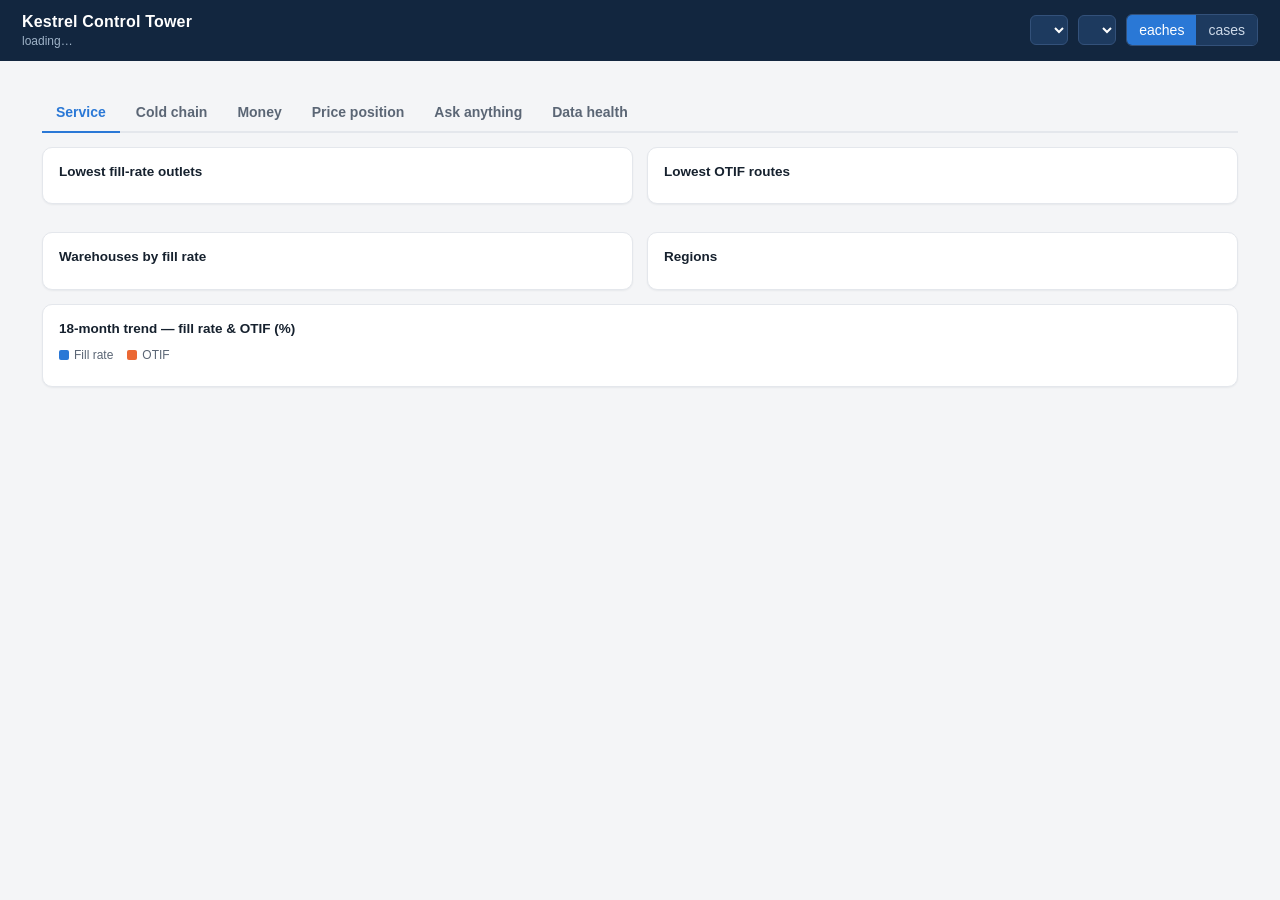
==== web/index.html @ 44c34f37 "Replace Streamlit with FastAPI + hand-built web UI server.py serves JSON endpoints over metrics.py p" ====
<!doctype html>
<html lang="en">
<head>
<meta charset="utf-8">
<meta name="viewport" content="width=device-width, initial-scale=1">
<title>Kestrel Control Tower</title>
<style>
  /* Committed light design; every surface painted explicitly. */
  :root{
    --bg:#f4f5f7; --card:#ffffff; --line:#e4e7ec;
    --ink:#16212e; --ink2:#5b6675; --ink3:#8b93a1;
    --s1:#2a78d6; --s2:#eb6834; --s3:#1baf7a;      /* validated categorical slots */
    --bad:#c23934; --good:#0d7a44;
    --radius:10px; --shadow:0 1px 2px rgba(22,33,46,.06);
  }
  *{box-sizing:border-box}
  body{margin:0;background:var(--bg);color:var(--ink);
       font:14px/1.45 -apple-system,"Segoe UI",Roboto,Arial,sans-serif}
  header{background:#12263f;color:#fff;padding:10px 22px;display:flex;
         align-items:center;gap:18px;flex-wrap:wrap;position:sticky;top:0;z-index:5}
  header h1{font-size:16px;margin:0;font-weight:600;letter-spacing:.2px}
  header .sub{color:#9fb3c8;font-size:12px}
  header .controls{margin-left:auto;display:flex;gap:10px;align-items:center;flex-wrap:wrap}
  select,button,input,textarea{font:inherit}
  select{background:#1d3a5f;color:#fff;border:1px solid #33517a;border-radius:6px;padding:5px 8px}
  .seg{display:flex;border:1px solid #33517a;border-radius:6px;overflow:hidden}
  .seg button{background:#1d3a5f;color:#cdd9e8;border:0;padding:5px 12px;cursor:pointer}
  .seg button.on{background:#2a78d6;color:#fff}
  main{max-width:1240px;margin:0 auto;padding:18px 22px 60px}
  .tiles{display:grid;grid-template-columns:repeat(auto-fit,minmax(180px,1fr));gap:12px;margin-bottom:14px}
  .tile{background:var(--card);border:1px solid var(--line);border-radius:var(--radius);
        padding:12px 14px;box-shadow:var(--shadow)}
  .tile .lbl{color:var(--ink2);font-size:12px}
  .tile .val{font-size:26px;font-weight:650;margin:2px 0;font-variant-numeric:tabular-nums}
  .tile .sub{color:var(--ink3);font-size:12px}
  nav.tabs{display:flex;gap:2px;margin:6px 0 14px;border-bottom:2px solid var(--line);flex-wrap:wrap}
  nav.tabs button{background:none;border:0;padding:9px 14px;color:var(--ink2);cursor:pointer;
                  border-bottom:2px solid transparent;margin-bottom:-2px;font-weight:550}
  nav.tabs button.on{color:var(--s1);border-color:var(--s1)}
  .panel{display:none}.panel.on{display:block}
  .grid2{display:grid;grid-template-columns:1fr 1fr;gap:14px}
  @media(max-width:980px){.grid2{grid-template-columns:1fr}}
  .card{background:var(--card);border:1px solid var(--line);border-radius:var(--radius);
        padding:14px 16px;box-shadow:var(--shadow);margin-bottom:14px;overflow-x:auto}
  .card h3{margin:0 0 8px;font-size:13.5px;font-weight:650}
  .card .note{color:var(--ink3);font-size:12px;margin-top:8px}
  table{border-collapse:collapse;width:100%;font-size:13px;font-variant-numeric:tabular-nums}
  th{color:var(--ink2);text-align:left;font-weight:600;border-bottom:1.5px solid var(--line);
     padding:5px 8px;white-space:nowrap}
  td{border-bottom:1px solid var(--line);padding:5px 8px;white-space:nowrap}
  tr:last-child td{border-bottom:0}
  td.num,th.num{text-align:right}
  .legend{display:flex;gap:14px;font-size:12px;color:var(--ink2);margin:2px 0 6px}
  .legend .k{display:inline-block;width:10px;height:10px;border-radius:2px;margin-right:5px;vertical-align:-1px}
  svg text{font:11px -apple-system,"Segoe UI",Roboto,sans-serif;fill:var(--ink3)}
  .tip{position:fixed;pointer-events:none;background:#16212e;color:#fff;border-radius:6px;
       padding:6px 9px;font-size:12px;display:none;z-index:20;white-space:nowrap}
  .banner{background:#fff7ed;border:1px solid #fdba74;color:#7c2d12;border-radius:8px;
          padding:9px 12px;font-size:13px;margin-bottom:12px}
  .chat-log{display:flex;flex-direction:column;gap:10px;margin-bottom:12px}
  .msg{max-width:860px;border-radius:10px;padding:10px 13px}
  .msg.user{background:#e8f0fb;align-self:flex-end}
  .msg.bot{background:var(--card);border:1px solid var(--line);align-self:flex-start;width:100%}
  .msg pre{background:#0f1b2a;color:#cfe3fa;border-radius:7px;padding:10px;overflow-x:auto;
           font:12px/1.5 ui-monospace,Consolas,monospace}
  .askrow{display:flex;gap:8px}
  .askrow input{flex:1;border:1px solid var(--line);border-radius:8px;padding:10px 12px;background:#fff;color:var(--ink)}
  .askrow button,.btn{background:var(--s1);border:0;color:#fff;border-radius:8px;
                      padding:10px 16px;cursor:pointer;font-weight:600}
  .askrow button:disabled{opacity:.5}
  .muted{color:var(--ink3)}
  .md h2{font-size:15px;margin:18px 0 6px}
  .md blockquote{border-left:3px solid var(--s1);margin:6px 0;padding:2px 12px;color:var(--ink2);background:#f8fafc}
  .md code{background:#eef1f5;border-radius:4px;padding:1px 5px;font:12px ui-monospace,Consolas,monospace}
  .hm td{text-align:right}
  .spin{display:inline-block;width:14px;height:14px;border:2px solid #cdd9e8;border-top-color:var(--s1);
        border-radius:50%;animation:sp .8s linear infinite;vertical-align:-2px}
  @keyframes sp{to{transform:rotate(360deg)}}
</style>
</head>
<body>
<header>
  <div><h1>Kestrel Control Tower</h1><div class="sub" id="subtitle">loading…</div></div>
  <div class="controls">
    <select id="quarter" title="Fiscal quarter (Apr–Mar year)"></select>
    <select id="region"></select>
    <div class="seg" title="Customers penalise on units (eaches); ops has always reported cases">
      <button id="uom-each" class="on">eaches</button><button id="uom-case">cases</button>
    </div>
  </div>
</header>
<main>
  <div class="tiles" id="tiles"></div>
  <nav class="tabs" id="tabs">
    <button data-p="service" class="on">Service</button>
    <button data-p="cold">Cold chain</button>
    <button data-p="money">Money</button>
    <button data-p="price">Price position</button>
    <button data-p="ask">Ask anything</button>
    <button data-p="health">Data health</button>
  </nav>

  <section class="panel on" id="p-service">
    <div class="grid2">
      <div class="card"><h3 id="h-outlets">Lowest fill-rate outlets</h3><div id="t-outlets"></div></div>
      <div class="card"><h3>Lowest OTIF routes</h3><div id="t-routes"></div></div>
      <div class="card"><h3>Warehouses by fill rate</h3><div id="t-wh"></div></div>
      <div class="card"><h3>Regions</h3><div id="t-regions"></div></div>
    </div>
    <div class="card"><h3>18-month trend — fill rate &amp; OTIF (%)</h3>
      <div class="legend"><span><i class="k" style="background:var(--s1)"></i>Fill rate</span>
        <span><i class="k" style="background:var(--s2)"></i>OTIF</span></div>
      <div id="c-trend"></div>
      <div class="note" id="n-open"></div>
    </div>
  </section>

  <section class="panel" id="p-cold">
    <div class="grid2">
      <div class="card"><h3>Temperature excursions per 100 chilled deliveries</h3><div id="c-exc"></div></div>
      <div class="card">
        <div class="tile" style="border:0;box-shadow:none;padding:0">
          <div class="lbl">Chilled deliveries on NON-reefer vehicles</div>
          <div class="val" id="v-amb">–</div>
          <div class="sub">the structural cold-chain risk (FINDINGS F16)</div>
        </div>
        <div class="note">A “chilled delivery” carries ≥1 chilled SKU. Excursion flags on
          fully-ambient loads (391) are excluded as physically meaningless.</div>
      </div>
    </div>
    <div class="card"><h3>Stock at risk — expiring within 30 days (latest snapshot)</h3><div id="t-expiry"></div></div>
    <div class="card"><h3>Cold-chain and expiry returns</h3><div id="t-coldret"></div></div>
  </section>

  <section class="panel" id="p-money">
    <div class="grid2">
      <div class="card"><h3>Returns value by category (₹ lakh)</h3><div id="c-retcat"></div><div id="t-retcat"></div></div>
      <div>
        <div class="card"><h3>Returns by reason</h3><div id="t-retreason"></div></div>
        <div class="card"><h3>Leakage — discontinued SKUs still being ordered</h3><div id="t-disc"></div></div>
      </div>
    </div>
    <div class="grid2">
      <div class="card"><h3>Freight cost per delivered case, by warehouse</h3><div id="t-frwh"></div>
        <div class="note">Warehouse × month grain — invoices carry no delivery key.
          Driver-entered fuel costs are not used anywhere.</div></div>
      <div class="card"><h3>Freight by carrier</h3><div id="t-frcar"></div></div>
    </div>
  </section>

  <section class="panel" id="p-price">
    <div class="card"><h3>Competitor price vs our MRP — average gap by city &amp; category</h3>
      <div id="t-gap"></div><div class="note" id="n-price"></div></div>
    <div class="card"><h3 id="h-sku">Top 20 SKUs by sales — our MRP vs lowest observed price</h3>
      <div style="margin-bottom:8px"><select id="city" style="background:#fff;color:var(--ink);border:1px solid var(--line)"></select></div>
      <div id="t-sku"></div></div>
  </section>

  <section class="panel" id="p-ask">
    <div class="banner" id="ask-banner" style="display:none"></div>
    <div class="card">
      <h3>Ask in plain English</h3>
      <div class="note" style="margin:0 0 10px">Answers are generated as SQL against the same
        cleaned tables the dashboard uses — every answer shows its SQL and rows.</div>
      <div class="chat-log" id="chat-log"></div>
      <div class="askrow">
        <input id="ask-input" placeholder='e.g. "why did fill rate drop in the West last quarter?"'>
        <button id="ask-btn">Ask</button>
      </div>
      <div style="margin-top:14px">
        <span class="muted" style="font-size:12px">Pre-wired questions (no API key needed):</span>
        <div class="askrow" style="margin-top:6px">
          <select id="canned" style="flex:1;background:#fff;color:var(--ink);border:1px solid var(--line)"></select>
          <button class="btn" id="canned-btn" style="background:var(--s3)">Run</button>
        </div>
        <div id="canned-out" style="margin-top:10px"></div>
      </div>
    </div>
  </section>

  <section class="panel" id="p-health">
    <div class="grid2">
      <div class="card"><h3>Outlets excluded from rankings</h3><div id="t-excl"></div></div>
      <div class="card"><h3>Build metadata</h3><div id="t-build"></div></div>
    </div>
    <div class="card"><h3>Competitor listings we could NOT match to a SKU</h3><div id="t-unmatched"></div></div>
    <div class="card md" id="t-findings"><h3>FINDINGS.md</h3><div class="spin"></div></div>
  </section>
</main>
<div class="tip" id="tip"></div>

<script>
"use strict";
const $ = id => document.getElementById(id);
const C1 = "#2a78d6", C2 = "#eb6834";
const state = { quarter: null, region_id: "", uom: "each" };
const fmt = (v, d=1) => v==null ? "–" : Number(v).toLocaleString("en-IN",{maximumFractionDigits:d,minimumFractionDigits:0});
const api = async (path, opts) => (await fetch(path, opts)).json();

/* ---------- generic table ---------- */
function table(el, rows, headers) {
  const host = typeof el === "string" ? $(el) : el;
  if (!rows || !rows.length) { host.innerHTML = '<div class="muted">no rows</div>'; return; }
  const cols = Object.keys(rows[0]);
  const numeric = cols.map(c => rows.every(r => r[c]==null || typeof r[c]==="number"));
  let h = "<table><thead><tr>" + cols.map((c,i) =>
    `<th class="${numeric[i]?'num':''}">${(headers&&headers[c])||c.replaceAll("_"," ")}</th>`).join("") + "</tr></thead><tbody>";
  for (const r of rows) h += "<tr>" + cols.map((c,i) =>
    `<td class="${numeric[i]?'num':''}">${numeric[i]?fmt(r[c],2):(r[c]??"–")}</td>`).join("") + "</tr>";
  host.innerHTML = h + "</tbody></table>";
}

/* ---------- SVG line chart (shared y-axis, % values) ---------- */
function lineChart(el, rows, xKey, series, opts={}) {
  const host = typeof el === "string" ? $(el) : el;
  if (!rows || !rows.length) { host.innerHTML = '<div class="muted">no data</div>'; return; }
  const W = Math.max(host.clientWidth || 640, 420), H = opts.h || 230,
        P = {l:38, r:12, t:10, b:24};
  const xs = rows.map(r => r[xKey]);
  let vals = [];
  series.forEach(s => rows.forEach(r => { if (r[s.key]!=null) vals.push(r[s.key]); }));
  let lo = Math.min(...vals), hi = Math.max(...vals);
  if (opts.zero) lo = Math.min(lo, 0);
  const pad = (hi-lo)*0.1 || 1; lo -= pad; hi += pad;
  const X = i => P.l + i*(W-P.l-P.r)/Math.max(xs.length-1,1);
  const Y = v => P.t + (hi-v)*(H-P.t-P.b)/(hi-lo);
  let g = "";
  for (let k=0;k<=4;k++){ const v = lo + (hi-lo)*k/4, y = Y(v);
    g += `<line x1="${P.l}" y1="${y}" x2="${W-P.r}" y2="${y}" stroke="#edf0f4"/>`+
         `<text x="${P.l-6}" y="${y+3.5}" text-anchor="end">${fmt(v,1)}</text>`; }
  const step = Math.ceil(xs.length/8);
  xs.forEach((x,i)=>{ if(i%step===0||i===xs.length-1)
    g += `<text x="${X(i)}" y="${H-6}" text-anchor="middle">${x.slice(2)}</text>`; });
  series.forEach(s => {
    const d = rows.map((r,i)=>`${i?"L":"M"}${X(i).toFixed(1)},${Y(r[s.key]).toFixed(1)}`).join("");
    g += `<path d="${d}" fill="none" stroke="${s.color}" stroke-width="2" stroke-linejoin="round"/>`;
  });
  g += `<line id="xh" x1="0" y1="${P.t}" x2="0" y2="${H-P.b}" stroke="#b9c2cf" stroke-dasharray="3,3" style="display:none"/>`;
  series.forEach((s,si)=>{ g += `<circle id="dot${si}" r="4" fill="${s.color}" stroke="#fff" stroke-width="1.5" style="display:none"/>`; });
  host.innerHTML = `<svg width="100%" viewBox="0 0 ${W} ${H}" style="display:block">${g}</svg>`;
  const svg = host.firstChild, tip = $("tip");
  svg.addEventListener("mousemove", ev => {
    const box = svg.getBoundingClientRect();
    const mx = (ev.clientX-box.left)*W/box.width;
    const i = Math.max(0, Math.min(xs.length-1, Math.round((mx-P.l)/((W-P.l-P.r)/Math.max(xs.length-1,1)))));
    svg.querySelector("#xh").setAttribute("x1", X(i)); svg.querySelector("#xh").setAttribute("x2", X(i));
    svg.querySelector("#xh").style.display = "";
    let html = `<b>${xs[i]}</b>`;
    series.forEach((s,si)=>{ const d = svg.querySelector("#dot"+si), v = rows[i][s.key];
      if (v==null) { d.style.display="none"; return; }
      d.setAttribute("cx",X(i)); d.setAttribute("cy",Y(v)); d.style.display="";
      html += `<br><span style="color:${s.color}">●</span> ${s.name}: ${fmt(v,2)}${opts.unit||""}`; });
    tip.innerHTML = html; tip.style.display="block";
    tip.style.left = (ev.clientX+14)+"px"; tip.style.top = (ev.clientY+10)+"px";
  });
  svg.addEventListener("mouseleave", ()=>{ tip.style.display="none";
    svg.querySelector("#xh").style.display="none";
    series.forEach((s,si)=>svg.querySelector("#dot"+si).style.display="none"); });
}

/* ---------- horizontal bar chart (single hue = magnitude) ---------- */
function barChart(el, rows, labelKey, valKey, unit="") {
  const host = typeof el === "string" ? $(el) : el;
  if (!rows || !rows.length) { host.innerHTML = '<div class="muted">no data</div>'; return; }
  const max = Math.max(...rows.map(r=>r[valKey])) || 1;
  host.innerHTML = rows.map(r => `
    <div style="display:flex;align-items:center;gap:8px;margin:4px 0" title="${r[labelKey]}: ${fmt(r[valKey],1)}${unit}">
      <div style="width:110px;color:var(--ink2);font-size:12px;text-align:right;white-space:nowrap;overflow:hidden;text-overflow:ellipsis">${r[labelKey]}</div>
      <div style="flex:1;background:#eef1f5;border-radius:4px;height:16px;position:relative">
        <div style="width:${(r[valKey]*100/max).toFixed(1)}%;background:${C1};height:16px;border-radius:4px"></div>
      </div>
      <div style="width:56px;font-size:12px;font-variant-numeric:tabular-nums">${fmt(r[valKey],1)}</div>
    </div>`).join("");
}

/* ---------- loaders ---------- */
async function loadKpis() {
  const q = `quarter=${encodeURIComponent(state.quarter)}&region_id=${state.region_id}&uom=${state.uom}`;
  const k = await api(`/api/kpis?${q}`);
  const other = state.uom==="each" ? "case" : "each";
  const tiles = [
    {l:`Fill rate (${state.uom}es)`, v:fmt(k.fill_rate_pct,1)+"%",
     s:`${(k.fill_rate_pct-k.fill_rate_other_basis_pct>=0?"+":"")}${fmt(k.fill_rate_pct-k.fill_rate_other_basis_pct,2)}pt vs ${other} basis`},
    {l:"OTIF", v:fmt(k.otif_pct,1)+"%", s:`on-time ${fmt(k.on_time_pct,0)}% · in-full ${fmt(k.in_full_pct,0)}%`},
    {l:"Excursions / 100 chilled", v:fmt(k.excursions_per_100_chilled,1), s:"carries-chilled basis (F16)"},
    {l:"Returns vs dispatch", v:fmt(k.returns_pct_of_dispatch,2)+"%", s:`₹${fmt(k.returns_value_inr/1e5,1)} lakh`},
    {l:"Freight / delivered case",
     v:k.freight_per_delivered_case_inr ? "₹"+fmt(k.freight_per_delivered_case_inr,1)
        : (k.freight_inr ? "n/a by region" : "–"),
     s:k.freight_inr ? `₹${fmt(k.freight_inr/1e7,1)} cr billed` : "run etl/fetch_freight.py"},
    {l:"Open orders", v:fmt(k.open_orders,0), s:`₹${fmt(k.open_orders_value_inr/1e7,1)} cr — no delivery notes (F9)`},
  ];
  $("tiles").innerHTML = tiles.map(t =>
    `<div class="tile"><div class="lbl">${t.l}</div><div class="val">${t.v}</div><div class="sub">${t.s}</div></div>`).join("");
}

async function loadService() {
  const q = `quarter=${encodeURIComponent(state.quarter)}&region_id=${state.region_id}&uom=${state.uom}`;
  const d = await api(`/api/service?${q}`);
  $("h-outlets").textContent = `Lowest fill-rate outlets (${state.uom} basis)`;
  table("t-outlets", d.worst_outlets); table("t-routes", d.worst_routes);
  table("t-wh", d.warehouses); table("t-regions", d.regions);
  lineChart("c-trend", d.trend, "month_label",
    [{key:"fill_pct",name:"Fill rate",color:C1},{key:"otif_pct",name:"OTIF",color:C2}], {unit:"%"});
}

async function loadCold() {
  const q = `quarter=${encodeURIComponent(state.quarter)}&region_id=${state.region_id}`;
  const d = await api(`/api/coldchain?${q}`);
  $("v-amb").textContent = fmt(d.ambient_share*100,0)+"%";
  lineChart("c-exc", d.excursion_trend, "month_label",
    [{key:"excursions_per_100_chilled",name:"per 100 chilled",color:C1}], {zero:true});
  table("t-expiry", d.near_expiry); table("t-coldret", d.cold_returns);
}

async function loadMoney() {
  const q = `quarter=${encodeURIComponent(state.quarter)}&region_id=${state.region_id}`;
  const d = await api(`/api/money?${q}`);
  barChart("c-retcat", d.returns_by_category, "category", "returns_lakh");
  table("t-retcat", d.returns_by_category); table("t-retreason", d.returns_by_reason);
  table("t-disc", d.discontinued);
  table("t-frwh", d.freight_by_warehouse); table("t-frcar", d.freight_by_carrier);
}

async function loadPrice(city) {
  const d = await api(`/api/price${city?`?city=${encodeURIComponent(city)}`:""}`);
  if (!d.available) { $("t-gap").innerHTML = '<div class="muted">Run etl/scrape_bazaarpulse.py first.</div>'; return; }
  const cats = [...new Set(d.gap.map(r=>r.category))].sort();
  const cities = d.cities;
  const lut = {}; d.gap.forEach(r => lut[r.category+"|"+r.city] = r.avg_gap_vs_mrp_pct);
  let h = "<table class='hm'><thead><tr><th>category</th>" +
          cities.map(c=>`<th class="num">${c}</th>`).join("") + "</tr></thead><tbody>";
  for (const cat of cats) {
    h += `<tr><td style="text-align:left">${cat}</td>` + cities.map(c => {
      const v = lut[cat+"|"+c];
      if (v==null) return "<td>–</td>";
      const a = Math.min(Math.abs(v)/30,1)*0.5;
      const col = v<0 ? `rgba(235,104,52,${a})` : `rgba(42,120,214,${a})`;
      return `<td style="background:${col}" title="${cat} · ${c}: ${v>0?"+":""}${v}%">${v>0?"+":""}${fmt(v,1)}%</td>`;
    }).join("") + "</tr>";
  }
  $("t-gap").innerHTML = h + "</tbody></table>";
  $("n-price").textContent = `Orange = competitors sell below our MRP; blue = above. ${d.matched} listings matched to SKUs, ${d.unmatched} unmatched (listed under Data health).`;
  const sel = $("city");
  if (!sel.options.length) { cities.forEach(c => sel.add(new Option(c,c))); }
  sel.value = d.city;
  $("h-sku").textContent = `Top 20 SKUs by sales — our MRP vs lowest observed price in ${d.city}`;
  table("t-sku", d.top_skus);
}

async function loadHealth() {
  const d = await api("/api/health-data");
  table("t-excl", d.exclusions); table("t-build", d.build);
  table("t-unmatched", d.unmatched_listings);
  const md = await (await fetch("/api/findings")).text();
  $("t-findings").innerHTML = "<h3>FINDINGS.md</h3>" + md
    .replace(/&/g,"&amp;").replace(/</g,"&lt;")
    .replace(/^## (.*)$/gm,"<h2>$1</h2>")
    .replace(/^# (.*)$/gm,"<h2>$1</h2>")
    .replace(/^> (.*)$/gm,"<blockquote>$1</blockquote>")
    .replace(/\*\*(.+?)\*\*/g,"<b>$1</b>")
    .replace(/`([^`]+)`/g,"<code>$1</code>")
    .replace(/\n\n/g,"<br><br>");
}

/* ---------- ask anything ---------- */
function addMsg(cls, html) {
  const div = document.createElement("div");
  div.className = "msg "+cls; div.innerHTML = html;
  $("chat-log").appendChild(div); div.scrollIntoView({block:"end"});
  return div;
}
function rowsToTable(rows) {
  const d = document.createElement("div"); table(d, rows); return d.innerHTML;
}
async function askQuestion() {
  const q = $("ask-input").value.trim();
  if (!q) return;
  $("ask-input").value = ""; $("ask-btn").disabled = true;
  addMsg("user", q.replace(/</g,"&lt;"));
  const wait = addMsg("bot", '<span class="spin"></span> writing and running SQL…');
  try {
    const r = await api("/api/ask", {method:"POST",
      headers:{"Content-Type":"application/json"}, body:JSON.stringify({question:q})});
    if (r.error) { wait.innerHTML = `<b>⚠</b> ${r.message||r.error}`; }
    else {
      wait.innerHTML = `${(r.answer||"").replace(/</g,"&lt;").replace(/\n/g,"<br>")}
        <pre>${r.sql.replace(/</g,"&lt;")}</pre>` + (r.rows ? rowsToTable(r.rows) : "");
    }
  } catch (e) { wait.innerHTML = "<b>⚠</b> request failed: "+e; }
  $("ask-btn").disabled = false;
}

/* ---------- boot ---------- */
async function refresh() {
  loadKpis(); loadService(); loadCold(); loadMoney(); loadPrice($("city").value || undefined);
}
(async function boot(){
  const m = await api("/api/meta");
  m.quarters.forEach(q => $("quarter").add(new Option(q,q)));
  state.quarter = m.quarters.includes(m.default_quarter) ? m.default_quarter : m.quarters.at(-1);
  $("quarter").value = state.quarter;
  $("region").add(new Option("All regions",""));
  m.regions.forEach(r => $("region").add(new Option(r.region_name, r.region_id)));
  $("subtitle").textContent =
    `on-time ≤ ${m.on_time_grace_min} min · in-full ≥ ${Math.round(m.in_full_threshold*100)}% of ordered units · FY runs Apr–Mar`;
  if (!m.has_chat) { const b = $("ask-banner"); b.style.display = "block";
    b.innerHTML = "<b>Chat needs an API key.</b> Put <code>ANTHROPIC_API_KEY=sk-ant-…</code> in " +
      "<code>control_tower/.env</code> and restart the server. Pre-wired questions below work without one."; }
  const cq = await api("/api/canned");
  cq.questions.forEach(q => $("canned").add(new Option(q,q)));
  $("quarter").onchange = e => { state.quarter = e.target.value; refresh(); };
  $("region").onchange = e => { state.region_id = e.target.value; refresh(); };
  $("uom-each").onclick = () => setUom("each"); $("uom-case").onclick = () => setUom("case");
  function setUom(u){ state.uom=u;
    $("uom-each").classList.toggle("on",u==="each"); $("uom-case").classList.toggle("on",u==="case");
    loadKpis(); loadService(); }
  $("tabs").addEventListener("click", ev => {
    const b = ev.target.closest("button"); if (!b) return;
    document.querySelectorAll("nav.tabs button").forEach(x=>x.classList.toggle("on",x===b));
    document.querySelectorAll(".panel").forEach(p=>p.classList.remove("on"));
    $("p-"+b.dataset.p).classList.add("on");
    if (b.dataset.p==="health" && !$("t-excl").innerHTML) loadHealth();
  });
  $("city").onchange = e => loadPrice(e.target.value);
  $("ask-btn").onclick = askQuestion;
  $("ask-input").addEventListener("keydown", e => { if (e.key==="Enter") askQuestion(); });
  $("canned-btn").onclick = async () => {
    const r = await api("/api/canned",{method:"POST",headers:{"Content-Type":"application/json"},
      body:JSON.stringify({name:$("canned").value})});
    $("canned-out").innerHTML = rowsToTable(r.rows);
  };
  refresh();
})();
</script>
</body>
</html>
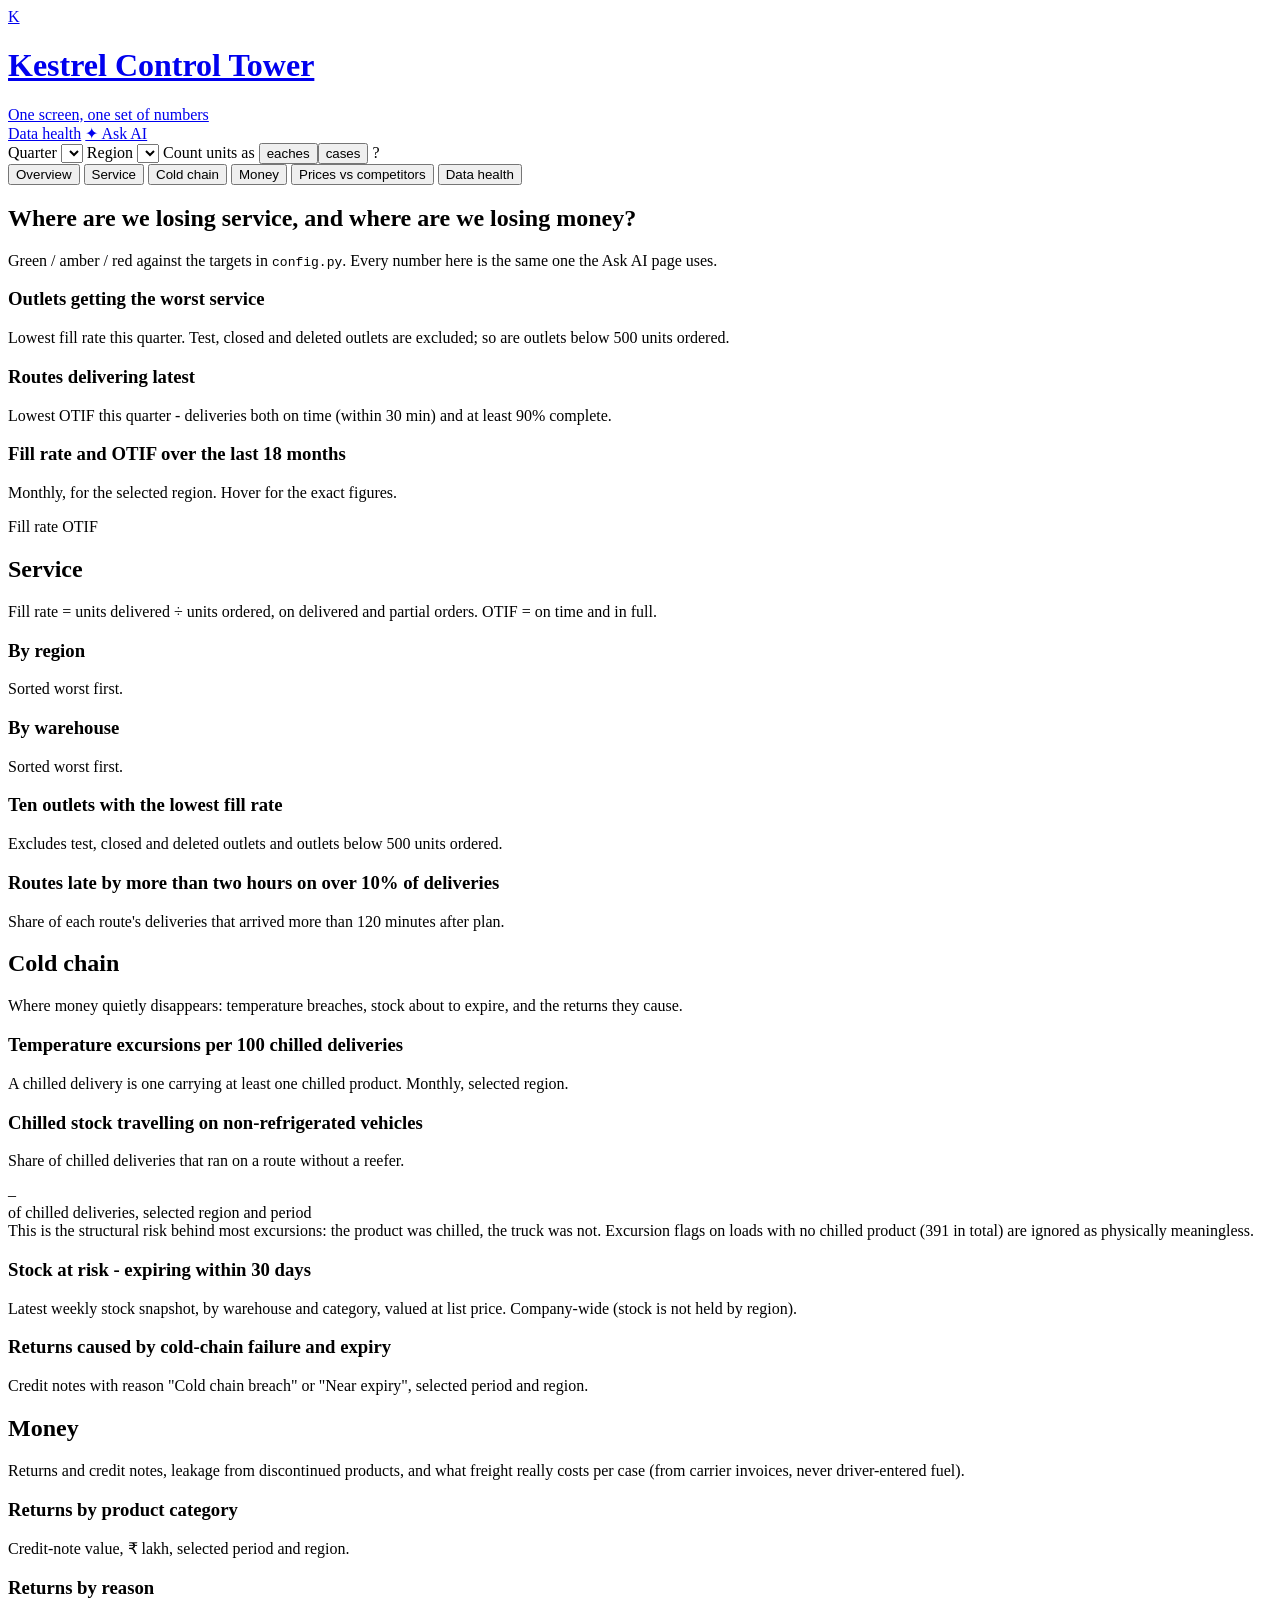
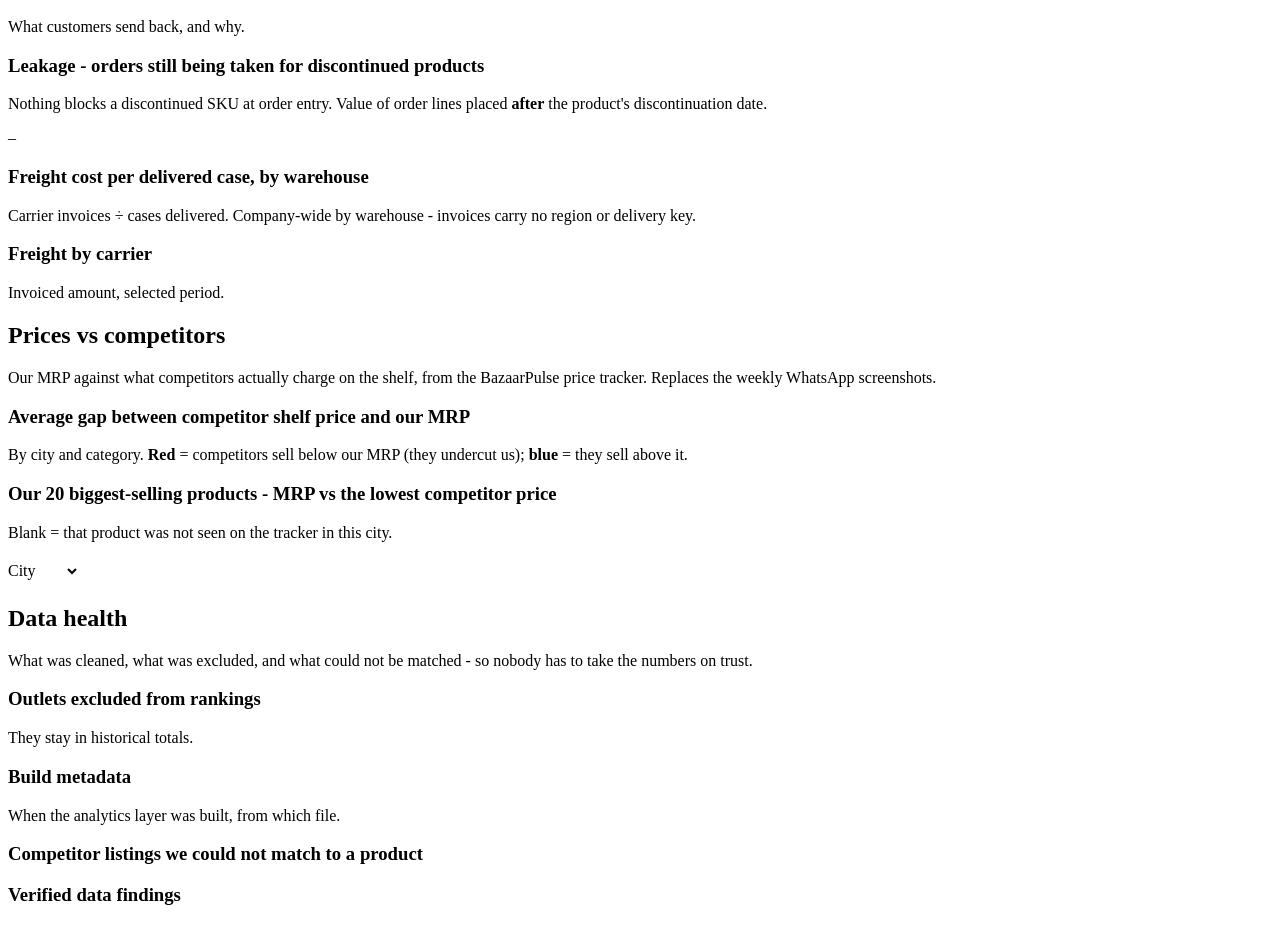
==== commit ac5e29d6: "Rebuild the dashboard UI and add a dedicated Ask AI page Previous UI packed everything into one dens" ====
--- a/web/index.html
+++ b/web/index.html
@@ -4,432 +4,306 @@
 <meta charset="utf-8">
 <meta name="viewport" content="width=device-width, initial-scale=1">
 <title>Kestrel Control Tower</title>
-<style>
-  /* Committed light design; every surface painted explicitly. */
-  :root{
-    --bg:#f4f5f7; --card:#ffffff; --line:#e4e7ec;
-    --ink:#16212e; --ink2:#5b6675; --ink3:#8b93a1;
-    --s1:#2a78d6; --s2:#eb6834; --s3:#1baf7a;      /* validated categorical slots */
-    --bad:#c23934; --good:#0d7a44;
-    --radius:10px; --shadow:0 1px 2px rgba(22,33,46,.06);
-  }
-  *{box-sizing:border-box}
-  body{margin:0;background:var(--bg);color:var(--ink);
-       font:14px/1.45 -apple-system,"Segoe UI",Roboto,Arial,sans-serif}
-  header{background:#12263f;color:#fff;padding:10px 22px;display:flex;
-         align-items:center;gap:18px;flex-wrap:wrap;position:sticky;top:0;z-index:5}
-  header h1{font-size:16px;margin:0;font-weight:600;letter-spacing:.2px}
-  header .sub{color:#9fb3c8;font-size:12px}
-  header .controls{margin-left:auto;display:flex;gap:10px;align-items:center;flex-wrap:wrap}
-  select,button,input,textarea{font:inherit}
-  select{background:#1d3a5f;color:#fff;border:1px solid #33517a;border-radius:6px;padding:5px 8px}
-  .seg{display:flex;border:1px solid #33517a;border-radius:6px;overflow:hidden}
-  .seg button{background:#1d3a5f;color:#cdd9e8;border:0;padding:5px 12px;cursor:pointer}
-  .seg button.on{background:#2a78d6;color:#fff}
-  main{max-width:1240px;margin:0 auto;padding:18px 22px 60px}
-  .tiles{display:grid;grid-template-columns:repeat(auto-fit,minmax(180px,1fr));gap:12px;margin-bottom:14px}
-  .tile{background:var(--card);border:1px solid var(--line);border-radius:var(--radius);
-        padding:12px 14px;box-shadow:var(--shadow)}
-  .tile .lbl{color:var(--ink2);font-size:12px}
-  .tile .val{font-size:26px;font-weight:650;margin:2px 0;font-variant-numeric:tabular-nums}
-  .tile .sub{color:var(--ink3);font-size:12px}
-  nav.tabs{display:flex;gap:2px;margin:6px 0 14px;border-bottom:2px solid var(--line);flex-wrap:wrap}
-  nav.tabs button{background:none;border:0;padding:9px 14px;color:var(--ink2);cursor:pointer;
-                  border-bottom:2px solid transparent;margin-bottom:-2px;font-weight:550}
-  nav.tabs button.on{color:var(--s1);border-color:var(--s1)}
-  .panel{display:none}.panel.on{display:block}
-  .grid2{display:grid;grid-template-columns:1fr 1fr;gap:14px}
-  @media(max-width:980px){.grid2{grid-template-columns:1fr}}
-  .card{background:var(--card);border:1px solid var(--line);border-radius:var(--radius);
-        padding:14px 16px;box-shadow:var(--shadow);margin-bottom:14px;overflow-x:auto}
-  .card h3{margin:0 0 8px;font-size:13.5px;font-weight:650}
-  .card .note{color:var(--ink3);font-size:12px;margin-top:8px}
-  table{border-collapse:collapse;width:100%;font-size:13px;font-variant-numeric:tabular-nums}
-  th{color:var(--ink2);text-align:left;font-weight:600;border-bottom:1.5px solid var(--line);
-     padding:5px 8px;white-space:nowrap}
-  td{border-bottom:1px solid var(--line);padding:5px 8px;white-space:nowrap}
-  tr:last-child td{border-bottom:0}
-  td.num,th.num{text-align:right}
-  .legend{display:flex;gap:14px;font-size:12px;color:var(--ink2);margin:2px 0 6px}
-  .legend .k{display:inline-block;width:10px;height:10px;border-radius:2px;margin-right:5px;vertical-align:-1px}
-  svg text{font:11px -apple-system,"Segoe UI",Roboto,sans-serif;fill:var(--ink3)}
-  .tip{position:fixed;pointer-events:none;background:#16212e;color:#fff;border-radius:6px;
-       padding:6px 9px;font-size:12px;display:none;z-index:20;white-space:nowrap}
-  .banner{background:#fff7ed;border:1px solid #fdba74;color:#7c2d12;border-radius:8px;
-          padding:9px 12px;font-size:13px;margin-bottom:12px}
-  .chat-log{display:flex;flex-direction:column;gap:10px;margin-bottom:12px}
-  .msg{max-width:860px;border-radius:10px;padding:10px 13px}
-  .msg.user{background:#e8f0fb;align-self:flex-end}
-  .msg.bot{background:var(--card);border:1px solid var(--line);align-self:flex-start;width:100%}
-  .msg pre{background:#0f1b2a;color:#cfe3fa;border-radius:7px;padding:10px;overflow-x:auto;
-           font:12px/1.5 ui-monospace,Consolas,monospace}
-  .askrow{display:flex;gap:8px}
-  .askrow input{flex:1;border:1px solid var(--line);border-radius:8px;padding:10px 12px;background:#fff;color:var(--ink)}
-  .askrow button,.btn{background:var(--s1);border:0;color:#fff;border-radius:8px;
-                      padding:10px 16px;cursor:pointer;font-weight:600}
-  .askrow button:disabled{opacity:.5}
-  .muted{color:var(--ink3)}
-  .md h2{font-size:15px;margin:18px 0 6px}
-  .md blockquote{border-left:3px solid var(--s1);margin:6px 0;padding:2px 12px;color:var(--ink2);background:#f8fafc}
-  .md code{background:#eef1f5;border-radius:4px;padding:1px 5px;font:12px ui-monospace,Consolas,monospace}
-  .hm td{text-align:right}
-  .spin{display:inline-block;width:14px;height:14px;border:2px solid #cdd9e8;border-top-color:var(--s1);
-        border-radius:50%;animation:sp .8s linear infinite;vertical-align:-2px}
-  @keyframes sp{to{transform:rotate(360deg)}}
-</style>
+<link rel="stylesheet" href="/app.css">
 </head>
 <body>
-<header>
-  <div><h1>Kestrel Control Tower</h1><div class="sub" id="subtitle">loading…</div></div>
-  <div class="controls">
-    <select id="quarter" title="Fiscal quarter (Apr–Mar year)"></select>
-    <select id="region"></select>
-    <div class="seg" title="Customers penalise on units (eaches); ops has always reported cases">
-      <button id="uom-each" class="on">eaches</button><button id="uom-case">cases</button>
-    </div>
-  </div>
+<header class="topbar">
+  <a class="brand" href="/"><span class="logo">K</span>
+    <div><h1>Kestrel Control Tower</h1><div class="sub">One screen, one set of numbers</div></div></a>
+  <div class="spacer"></div>
+  <a class="link" href="#" data-goto="health">Data health</a>
+  <a class="btn" href="/ask">✦ Ask AI</a>
 </header>
+
+<div class="filters">
+  <label>Quarter <select id="quarter" title="Fiscal quarters - the year runs April to March"></select></label>
+  <label>Region <select id="region"></select></label>
+  <label>Count units as
+    <span class="seg"><button id="uom-each" class="on">eaches</button><button id="uom-case">cases</button></span>
+    <span class="help" title="Eaches = consumer units, how customers penalise us. Cases = how ops has always reported. Both are computed on every line; this switches fill-rate figures only.">?</span>
+  </label>
+  <div class="period" id="period"></div>
+</div>
+
+<nav class="tabs" id="tabs">
+  <button data-p="overview" class="on">Overview</button>
+  <button data-p="service">Service</button>
+  <button data-p="cold">Cold chain</button>
+  <button data-p="money">Money</button>
+  <button data-p="price">Prices vs competitors</button>
+  <button data-p="health">Data health</button>
+</nav>
+
 <main>
-  <div class="tiles" id="tiles"></div>
-  <nav class="tabs" id="tabs">
-    <button data-p="service" class="on">Service</button>
-    <button data-p="cold">Cold chain</button>
-    <button data-p="money">Money</button>
-    <button data-p="price">Price position</button>
-    <button data-p="ask">Ask anything</button>
-    <button data-p="health">Data health</button>
-  </nav>
-
-  <section class="panel on" id="p-service">
-    <div class="grid2">
-      <div class="card"><h3 id="h-outlets">Lowest fill-rate outlets</h3><div id="t-outlets"></div></div>
-      <div class="card"><h3>Lowest OTIF routes</h3><div id="t-routes"></div></div>
-      <div class="card"><h3>Warehouses by fill rate</h3><div id="t-wh"></div></div>
-      <div class="card"><h3>Regions</h3><div id="t-regions"></div></div>
-    </div>
-    <div class="card"><h3>18-month trend — fill rate &amp; OTIF (%)</h3>
-      <div class="legend"><span><i class="k" style="background:var(--s1)"></i>Fill rate</span>
-        <span><i class="k" style="background:var(--s2)"></i>OTIF</span></div>
+  <!-- ================= OVERVIEW ================= -->
+  <section class="panel on" id="p-overview">
+    <div class="intro"><h2>Where are we losing service, and where are we losing money?</h2>
+      <p>Green / amber / red against the targets in <code>config.py</code>. Every number here is the same one the Ask AI page uses.</p></div>
+    <div class="tiles" id="tiles"></div>
+    <div class="grid2">
+      <div class="card"><h3>Outlets getting the worst service</h3>
+        <p class="caption">Lowest fill rate this quarter. Test, closed and deleted outlets are excluded; so are outlets below 500 units ordered.</p>
+        <div class="scroll" id="t-outlets"></div></div>
+      <div class="card"><h3>Routes delivering latest</h3>
+        <p class="caption">Lowest OTIF this quarter - deliveries both on time (within 30 min) and at least 90% complete.</p>
+        <div class="scroll" id="t-routes"></div></div>
+    </div>
+    <div class="card"><h3>Fill rate and OTIF over the last 18 months</h3>
+      <p class="caption">Monthly, for the selected region. Hover for the exact figures.</p>
+      <div class="legend"><span><i class="k" style="background:#2a78d6"></i>Fill rate</span>
+        <span><i class="k" style="background:#eb6834"></i>OTIF</span></div>
       <div id="c-trend"></div>
       <div class="note" id="n-open"></div>
     </div>
   </section>
 
+  <!-- ================= SERVICE ================= -->
+  <section class="panel" id="p-service">
+    <div class="intro"><h2>Service</h2><p>Fill rate = units delivered ÷ units ordered, on delivered and partial orders. OTIF = on time and in full.</p></div>
+    <div class="grid2">
+      <div class="card"><h3>By region</h3><p class="caption">Sorted worst first.</p><div class="scroll" id="t-regions"></div></div>
+      <div class="card"><h3>By warehouse</h3><p class="caption">Sorted worst first.</p><div class="scroll" id="t-wh"></div></div>
+    </div>
+    <div class="grid2">
+      <div class="card"><h3>Ten outlets with the lowest fill rate</h3>
+        <p class="caption">Excludes test, closed and deleted outlets and outlets below 500 units ordered.</p>
+        <div class="scroll" id="t-outlets10"></div></div>
+      <div class="card"><h3>Routes late by more than two hours on over 10% of deliveries</h3>
+        <p class="caption">Share of each route's deliveries that arrived more than 120 minutes after plan.</p>
+        <div class="scroll" id="t-late"></div></div>
+    </div>
+  </section>
+
+  <!-- ================= COLD CHAIN ================= -->
   <section class="panel" id="p-cold">
-    <div class="grid2">
-      <div class="card"><h3>Temperature excursions per 100 chilled deliveries</h3><div id="c-exc"></div></div>
-      <div class="card">
-        <div class="tile" style="border:0;box-shadow:none;padding:0">
-          <div class="lbl">Chilled deliveries on NON-reefer vehicles</div>
-          <div class="val" id="v-amb">–</div>
-          <div class="sub">the structural cold-chain risk (FINDINGS F16)</div>
-        </div>
-        <div class="note">A “chilled delivery” carries ≥1 chilled SKU. Excursion flags on
-          fully-ambient loads (391) are excluded as physically meaningless.</div>
-      </div>
-    </div>
-    <div class="card"><h3>Stock at risk — expiring within 30 days (latest snapshot)</h3><div id="t-expiry"></div></div>
-    <div class="card"><h3>Cold-chain and expiry returns</h3><div id="t-coldret"></div></div>
-  </section>
-
+    <div class="intro"><h2>Cold chain</h2><p>Where money quietly disappears: temperature breaches, stock about to expire, and the returns they cause.</p></div>
+    <div class="grid2">
+      <div class="card"><h3>Temperature excursions per 100 chilled deliveries</h3>
+        <p class="caption">A chilled delivery is one carrying at least one chilled product. Monthly, selected region.</p>
+        <div id="c-exc"></div></div>
+      <div class="card"><h3>Chilled stock travelling on non-refrigerated vehicles</h3>
+        <p class="caption">Share of chilled deliveries that ran on a route without a reefer.</p>
+        <div class="hero" id="v-amb">–</div>
+        <div class="hero-sub">of chilled deliveries, selected region and period</div>
+        <div class="note">This is the structural risk behind most excursions: the product was chilled, the truck was not. Excursion flags on loads with no chilled product (391 in total) are ignored as physically meaningless.</div></div>
+    </div>
+    <div class="card"><h3>Stock at risk - expiring within 30 days</h3>
+      <p class="caption">Latest weekly stock snapshot, by warehouse and category, valued at list price. Company-wide (stock is not held by region).</p>
+      <div class="scroll" id="t-expiry"></div></div>
+    <div class="card"><h3>Returns caused by cold-chain failure and expiry</h3>
+      <p class="caption">Credit notes with reason "Cold chain breach" or "Near expiry", selected period and region.</p>
+      <div class="scroll" id="t-coldret"></div></div>
+  </section>
+
+  <!-- ================= MONEY ================= -->
   <section class="panel" id="p-money">
-    <div class="grid2">
-      <div class="card"><h3>Returns value by category (₹ lakh)</h3><div id="c-retcat"></div><div id="t-retcat"></div></div>
-      <div>
-        <div class="card"><h3>Returns by reason</h3><div id="t-retreason"></div></div>
-        <div class="card"><h3>Leakage — discontinued SKUs still being ordered</h3><div id="t-disc"></div></div>
-      </div>
-    </div>
-    <div class="grid2">
-      <div class="card"><h3>Freight cost per delivered case, by warehouse</h3><div id="t-frwh"></div>
-        <div class="note">Warehouse × month grain — invoices carry no delivery key.
-          Driver-entered fuel costs are not used anywhere.</div></div>
-      <div class="card"><h3>Freight by carrier</h3><div id="t-frcar"></div></div>
-    </div>
-  </section>
-
+    <div class="intro"><h2>Money</h2><p>Returns and credit notes, leakage from discontinued products, and what freight really costs per case (from carrier invoices, never driver-entered fuel).</p></div>
+    <div class="grid2">
+      <div class="card"><h3>Returns by product category</h3>
+        <p class="caption">Credit-note value, ₹ lakh, selected period and region.</p>
+        <div id="c-retcat"></div></div>
+      <div class="card"><h3>Returns by reason</h3>
+        <p class="caption">What customers send back, and why.</p>
+        <div class="scroll" id="t-retreason"></div></div>
+    </div>
+    <div class="card"><h3>Leakage - orders still being taken for discontinued products</h3>
+      <p class="caption">Nothing blocks a discontinued SKU at order entry. Value of order lines placed <b>after</b> the product's discontinuation date.</p>
+      <div class="hero" id="v-disc">–</div>
+      <div class="hero-sub" id="v-disc-sub"></div>
+      <div class="scroll" style="margin-top:10px" id="t-disc"></div></div>
+    <div class="grid2">
+      <div class="card"><h3>Freight cost per delivered case, by warehouse</h3>
+        <p class="caption">Carrier invoices ÷ cases delivered. Company-wide by warehouse - invoices carry no region or delivery key.</p>
+        <div class="scroll" id="t-frwh"></div></div>
+      <div class="card"><h3>Freight by carrier</h3>
+        <p class="caption">Invoiced amount, selected period.</p>
+        <div class="scroll" id="t-frcar"></div></div>
+    </div>
+  </section>
+
+  <!-- ================= PRICES ================= -->
   <section class="panel" id="p-price">
-    <div class="card"><h3>Competitor price vs our MRP — average gap by city &amp; category</h3>
-      <div id="t-gap"></div><div class="note" id="n-price"></div></div>
-    <div class="card"><h3 id="h-sku">Top 20 SKUs by sales — our MRP vs lowest observed price</h3>
-      <div style="margin-bottom:8px"><select id="city" style="background:#fff;color:var(--ink);border:1px solid var(--line)"></select></div>
-      <div id="t-sku"></div></div>
-  </section>
-
-  <section class="panel" id="p-ask">
-    <div class="banner" id="ask-banner" style="display:none"></div>
-    <div class="card">
-      <h3>Ask in plain English</h3>
-      <div class="note" style="margin:0 0 10px">Answers are generated as SQL against the same
-        cleaned tables the dashboard uses — every answer shows its SQL and rows.</div>
-      <div class="chat-log" id="chat-log"></div>
-      <div class="askrow">
-        <input id="ask-input" placeholder='e.g. "why did fill rate drop in the West last quarter?"'>
-        <button id="ask-btn">Ask</button>
-      </div>
-      <div style="margin-top:14px">
-        <span class="muted" style="font-size:12px">Pre-wired questions (no API key needed):</span>
-        <div class="askrow" style="margin-top:6px">
-          <select id="canned" style="flex:1;background:#fff;color:var(--ink);border:1px solid var(--line)"></select>
-          <button class="btn" id="canned-btn" style="background:var(--s3)">Run</button>
-        </div>
-        <div id="canned-out" style="margin-top:10px"></div>
-      </div>
-    </div>
-  </section>
-
+    <div class="intro"><h2>Prices vs competitors</h2><p>Our MRP against what competitors actually charge on the shelf, from the BazaarPulse price tracker. Replaces the weekly WhatsApp screenshots.</p></div>
+    <div class="card"><h3>Average gap between competitor shelf price and our MRP</h3>
+      <p class="caption">By city and category. <b>Red</b> = competitors sell below our MRP (they undercut us); <b>blue</b> = they sell above it.</p>
+      <div class="scroll" id="t-gap"></div><div class="note" id="n-price"></div></div>
+    <div class="card"><h3 id="h-sku">Our 20 biggest-selling products - MRP vs the lowest competitor price</h3>
+      <p class="caption">Blank = that product was not seen on the tracker in this city.</p>
+      <div style="margin-bottom:10px"><label class="small muted">City <select id="city" style="background:#fff;color:var(--ink);border:1px solid var(--line);border-radius:8px;padding:5px 10px"></select></label></div>
+      <div class="scroll" id="t-sku"></div></div>
+  </section>
+
+  <!-- ================= DATA HEALTH ================= -->
   <section class="panel" id="p-health">
-    <div class="grid2">
-      <div class="card"><h3>Outlets excluded from rankings</h3><div id="t-excl"></div></div>
-      <div class="card"><h3>Build metadata</h3><div id="t-build"></div></div>
-    </div>
-    <div class="card"><h3>Competitor listings we could NOT match to a SKU</h3><div id="t-unmatched"></div></div>
-    <div class="card md" id="t-findings"><h3>FINDINGS.md</h3><div class="spin"></div></div>
+    <div class="intro"><h2>Data health</h2><p>What was cleaned, what was excluded, and what could not be matched - so nobody has to take the numbers on trust.</p></div>
+    <div class="grid2">
+      <div class="card"><h3>Outlets excluded from rankings</h3><p class="caption">They stay in historical totals.</p><div class="scroll" id="t-excl"></div></div>
+      <div class="card"><h3>Build metadata</h3><p class="caption">When the analytics layer was built, from which file.</p><div class="scroll" id="t-build"></div></div>
+    </div>
+    <div class="card"><h3>Competitor listings we could not match to a product</h3><div class="scroll" id="t-unmatched"></div></div>
+    <div class="card md" id="t-findings"><h3>Verified data findings</h3><span class="spin"></span></div>
   </section>
 </main>
 <div class="tip" id="tip"></div>
 
+<script src="/common.js"></script>
 <script>
 "use strict";
-const $ = id => document.getElementById(id);
-const C1 = "#2a78d6", C2 = "#eb6834";
-const state = { quarter: null, region_id: "", uom: "each" };
-const fmt = (v, d=1) => v==null ? "–" : Number(v).toLocaleString("en-IN",{maximumFractionDigits:d,minimumFractionDigits:0});
-const api = async (path, opts) => (await fetch(path, opts)).json();
-
-/* ---------- generic table ---------- */
-function table(el, rows, headers) {
-  const host = typeof el === "string" ? $(el) : el;
-  if (!rows || !rows.length) { host.innerHTML = '<div class="muted">no rows</div>'; return; }
-  const cols = Object.keys(rows[0]);
-  const numeric = cols.map(c => rows.every(r => r[c]==null || typeof r[c]==="number"));
-  let h = "<table><thead><tr>" + cols.map((c,i) =>
-    `<th class="${numeric[i]?'num':''}">${(headers&&headers[c])||c.replaceAll("_"," ")}</th>`).join("") + "</tr></thead><tbody>";
-  for (const r of rows) h += "<tr>" + cols.map((c,i) =>
-    `<td class="${numeric[i]?'num':''}">${numeric[i]?fmt(r[c],2):(r[c]??"–")}</td>`).join("") + "</tr>";
-  host.innerHTML = h + "</tbody></table>";
-}
-
-/* ---------- SVG line chart (shared y-axis, % values) ---------- */
-function lineChart(el, rows, xKey, series, opts={}) {
-  const host = typeof el === "string" ? $(el) : el;
-  if (!rows || !rows.length) { host.innerHTML = '<div class="muted">no data</div>'; return; }
-  const W = Math.max(host.clientWidth || 640, 420), H = opts.h || 230,
-        P = {l:38, r:12, t:10, b:24};
-  const xs = rows.map(r => r[xKey]);
-  let vals = [];
-  series.forEach(s => rows.forEach(r => { if (r[s.key]!=null) vals.push(r[s.key]); }));
-  let lo = Math.min(...vals), hi = Math.max(...vals);
-  if (opts.zero) lo = Math.min(lo, 0);
-  const pad = (hi-lo)*0.1 || 1; lo -= pad; hi += pad;
-  const X = i => P.l + i*(W-P.l-P.r)/Math.max(xs.length-1,1);
-  const Y = v => P.t + (hi-v)*(H-P.t-P.b)/(hi-lo);
-  let g = "";
-  for (let k=0;k<=4;k++){ const v = lo + (hi-lo)*k/4, y = Y(v);
-    g += `<line x1="${P.l}" y1="${y}" x2="${W-P.r}" y2="${y}" stroke="#edf0f4"/>`+
-         `<text x="${P.l-6}" y="${y+3.5}" text-anchor="end">${fmt(v,1)}</text>`; }
-  const step = Math.ceil(xs.length/8);
-  xs.forEach((x,i)=>{ if(i%step===0||i===xs.length-1)
-    g += `<text x="${X(i)}" y="${H-6}" text-anchor="middle">${x.slice(2)}</text>`; });
-  series.forEach(s => {
-    const d = rows.map((r,i)=>`${i?"L":"M"}${X(i).toFixed(1)},${Y(r[s.key]).toFixed(1)}`).join("");
-    g += `<path d="${d}" fill="none" stroke="${s.color}" stroke-width="2" stroke-linejoin="round"/>`;
-  });
-  g += `<line id="xh" x1="0" y1="${P.t}" x2="0" y2="${H-P.b}" stroke="#b9c2cf" stroke-dasharray="3,3" style="display:none"/>`;
-  series.forEach((s,si)=>{ g += `<circle id="dot${si}" r="4" fill="${s.color}" stroke="#fff" stroke-width="1.5" style="display:none"/>`; });
-  host.innerHTML = `<svg width="100%" viewBox="0 0 ${W} ${H}" style="display:block">${g}</svg>`;
-  const svg = host.firstChild, tip = $("tip");
-  svg.addEventListener("mousemove", ev => {
-    const box = svg.getBoundingClientRect();
-    const mx = (ev.clientX-box.left)*W/box.width;
-    const i = Math.max(0, Math.min(xs.length-1, Math.round((mx-P.l)/((W-P.l-P.r)/Math.max(xs.length-1,1)))));
-    svg.querySelector("#xh").setAttribute("x1", X(i)); svg.querySelector("#xh").setAttribute("x2", X(i));
-    svg.querySelector("#xh").style.display = "";
-    let html = `<b>${xs[i]}</b>`;
-    series.forEach((s,si)=>{ const d = svg.querySelector("#dot"+si), v = rows[i][s.key];
-      if (v==null) { d.style.display="none"; return; }
-      d.setAttribute("cx",X(i)); d.setAttribute("cy",Y(v)); d.style.display="";
-      html += `<br><span style="color:${s.color}">●</span> ${s.name}: ${fmt(v,2)}${opts.unit||""}`; });
-    tip.innerHTML = html; tip.style.display="block";
-    tip.style.left = (ev.clientX+14)+"px"; tip.style.top = (ev.clientY+10)+"px";
-  });
-  svg.addEventListener("mouseleave", ()=>{ tip.style.display="none";
-    svg.querySelector("#xh").style.display="none";
-    series.forEach((s,si)=>svg.querySelector("#dot"+si).style.display="none"); });
-}
-
-/* ---------- horizontal bar chart (single hue = magnitude) ---------- */
-function barChart(el, rows, labelKey, valKey, unit="") {
-  const host = typeof el === "string" ? $(el) : el;
-  if (!rows || !rows.length) { host.innerHTML = '<div class="muted">no data</div>'; return; }
-  const max = Math.max(...rows.map(r=>r[valKey])) || 1;
-  host.innerHTML = rows.map(r => `
-    <div style="display:flex;align-items:center;gap:8px;margin:4px 0" title="${r[labelKey]}: ${fmt(r[valKey],1)}${unit}">
-      <div style="width:110px;color:var(--ink2);font-size:12px;text-align:right;white-space:nowrap;overflow:hidden;text-overflow:ellipsis">${r[labelKey]}</div>
-      <div style="flex:1;background:#eef1f5;border-radius:4px;height:16px;position:relative">
-        <div style="width:${(r[valKey]*100/max).toFixed(1)}%;background:${C1};height:16px;border-radius:4px"></div>
-      </div>
-      <div style="width:56px;font-size:12px;font-variant-numeric:tabular-nums">${fmt(r[valKey],1)}</div>
-    </div>`).join("");
-}
-
-/* ---------- loaders ---------- */
+const state = { quarter: null, region_id: "", uom: "each", meta: null };
+const qs = () => `quarter=${encodeURIComponent(state.quarter)}&region_id=${state.region_id}&uom=${state.uom}`;
+const busy = (ids, on) => ids.forEach(id => $(id).closest(".card, .tiles")?.classList.toggle("loading", on));
+
+/* ---------- KPI tiles ---------- */
 async function loadKpis() {
-  const q = `quarter=${encodeURIComponent(state.quarter)}&region_id=${state.region_id}&uom=${state.uom}`;
-  const k = await api(`/api/kpis?${q}`);
-  const other = state.uom==="each" ? "case" : "each";
+  const k = await api(`/api/kpis?${qs()}`), T = state.meta.kpi_targets, p = k.prev || {};
+  const other = state.uom === "each" ? "cases" : "eaches";
+  const unitWord = state.uom === "each" ? "units" : "cases";
+  const st = key => statusOf(key, k[key], T);
+  const status = key => { const s = st(key); return `<span class="status ${s.level}"><i></i>${s.text}</span>`; };
   const tiles = [
-    {l:`Fill rate (${state.uom}es)`, v:fmt(k.fill_rate_pct,1)+"%",
-     s:`${(k.fill_rate_pct-k.fill_rate_other_basis_pct>=0?"+":"")}${fmt(k.fill_rate_pct-k.fill_rate_other_basis_pct,2)}pt vs ${other} basis`},
-    {l:"OTIF", v:fmt(k.otif_pct,1)+"%", s:`on-time ${fmt(k.on_time_pct,0)}% · in-full ${fmt(k.in_full_pct,0)}%`},
-    {l:"Excursions / 100 chilled", v:fmt(k.excursions_per_100_chilled,1), s:"carries-chilled basis (F16)"},
-    {l:"Returns vs dispatch", v:fmt(k.returns_pct_of_dispatch,2)+"%", s:`₹${fmt(k.returns_value_inr/1e5,1)} lakh`},
-    {l:"Freight / delivered case",
-     v:k.freight_per_delivered_case_inr ? "₹"+fmt(k.freight_per_delivered_case_inr,1)
-        : (k.freight_inr ? "n/a by region" : "–"),
-     s:k.freight_inr ? `₹${fmt(k.freight_inr/1e7,1)} cr billed` : "run etl/fetch_freight.py"},
-    {l:"Open orders", v:fmt(k.open_orders,0), s:`₹${fmt(k.open_orders_value_inr/1e7,1)} cr — no delivery notes (F9)`},
+    { key: "fill_rate_pct", l: `Fill rate (${state.uom}es)`, v: pct(k.fill_rate_pct),
+      d: deltaHtml(k.fill_rate_pct, p.fill_rate_pct, { unit: " pt" }),
+      m: `Of every 100 ${unitWord} ordered, about ${fmt(k.fill_rate_pct, 0)} were delivered. In ${other}: ${pct(k.fill_rate_other_basis_pct)}.` },
+    { key: "otif_pct", l: "On time, in full (OTIF)", v: pct(k.otif_pct),
+      d: deltaHtml(k.otif_pct, p.otif_pct, { unit: " pt" }),
+      m: `Deliveries within ${state.meta.on_time_grace_min} min of plan AND at least ${Math.round(state.meta.in_full_threshold * 100)}% complete. On time alone: ${pct(k.on_time_pct, 0)}; in full alone: ${pct(k.in_full_pct, 0)}.` },
+    { key: "excursions_per_100_chilled", l: "Temperature breaches", v: fmt(k.excursions_per_100_chilled, 1),
+      d: deltaHtml(k.excursions_per_100_chilled, p.excursions_per_100_chilled, { higherIsBetter: false }),
+      m: "Per 100 deliveries carrying chilled product." },
+    { key: "returns_pct_of_dispatch", l: "Returns and credit notes", v: pct(k.returns_pct_of_dispatch, 2),
+      d: deltaHtml(k.returns_pct_of_dispatch, p.returns_pct_of_dispatch, { unit: " pt", digits: 2, higherIsBetter: false }),
+      m: `${money(k.returns_value_inr)} credited back, as a share of ${money(k.dispatch_value_inr)} dispatched.` },
+    { key: "freight", l: "Freight per delivered case",
+      v: k.freight_per_delivered_case_inr ? "₹" + fmt(k.freight_per_delivered_case_inr, 0) : (k.freight_inr ? "n/a by region" : "–"),
+      d: k.freight_per_delivered_case_inr ? deltaHtml(k.freight_per_delivered_case_inr, p.freight_per_delivered_case_inr, { unit: "", digits: 0, higherIsBetter: false }) : "",
+      m: k.freight_inr ? `${money(k.freight_inr)} billed by carriers this period. Company-wide only - invoices carry no region.` : "Run etl/fetch_freight.py to load carrier invoices." },
+    { key: "open", l: "Open orders", v: fmt(k.open_orders, 0),
+      d: deltaHtml(k.open_orders, p.open_orders, { digits: 0, higherIsBetter: false }),
+      m: `${money(k.open_orders_value_inr)} booked but not yet delivered. Not counted in service figures.` },
   ];
-  $("tiles").innerHTML = tiles.map(t =>
-    `<div class="tile"><div class="lbl">${t.l}</div><div class="val">${t.v}</div><div class="sub">${t.s}</div></div>`).join("");
-}
-
+  $("tiles").innerHTML = tiles.map(t => {
+    const s = T[t.key] ? st(t.key) : { level: "none" };
+    return `<div class="tile ${s.level}"><div class="lbl">${esc(t.l)}</div><div class="val">${t.v}</div>
+      <div class="row">${T[t.key] ? status(t.key) : ""}${t.d}</div><div class="meaning">${t.m}</div></div>`;
+  }).join("");
+}
+
+/* ---------- panels ---------- */
 async function loadService() {
-  const q = `quarter=${encodeURIComponent(state.quarter)}&region_id=${state.region_id}&uom=${state.uom}`;
-  const d = await api(`/api/service?${q}`);
-  $("h-outlets").textContent = `Lowest fill-rate outlets (${state.uom} basis)`;
-  table("t-outlets", d.worst_outlets); table("t-routes", d.worst_routes);
-  table("t-wh", d.warehouses); table("t-regions", d.regions);
+  const d = await api(`/api/service?${qs()}`);
+  const fillCol = "fill_pct";
+  const top5 = d.worst_outlets.map(({ ordered_each, ordered_case, ...r }) => r);   // volume filter is in the caption
+  table("t-outlets", top5, { rank: true, bars: { [fillCol]: 100 } });
+  table("t-outlets10", d.worst_outlets_10, { rank: true, bars: { [fillCol]: 100 } });
+  const routes = d.worst_routes.map(({ route_name, ...r }) => r);      // route_name repeats the code
+  table("t-routes", routes, { rank: true, bars: { otif_pct: 100 } });
+  table("t-late", d.late_routes, { rank: true, bars: { pct_late_over_2h: 100 }, empty: "No route is more than two hours late on over 10% of its deliveries in this selection." });
+  table("t-wh", d.warehouses, { bars: { [fillCol]: 100 } });
+  table("t-regions", d.regions, { bars: { [fillCol]: 100 } });
   lineChart("c-trend", d.trend, "month_label",
-    [{key:"fill_pct",name:"Fill rate",color:C1},{key:"otif_pct",name:"OTIF",color:C2}], {unit:"%"});
+    [{ key: "fill_pct", name: "Fill rate", color: C.s1 }, { key: "otif_pct", name: "OTIF", color: C.s2 }], { unit: "%" });
 }
 
 async function loadCold() {
-  const q = `quarter=${encodeURIComponent(state.quarter)}&region_id=${state.region_id}`;
-  const d = await api(`/api/coldchain?${q}`);
-  $("v-amb").textContent = fmt(d.ambient_share*100,0)+"%";
+  const d = await api(`/api/coldchain?quarter=${encodeURIComponent(state.quarter)}&region_id=${state.region_id}`);
+  $("v-amb").textContent = pct(d.ambient_share * 100, 0);
   lineChart("c-exc", d.excursion_trend, "month_label",
-    [{key:"excursions_per_100_chilled",name:"per 100 chilled",color:C1}], {zero:true});
-  table("t-expiry", d.near_expiry); table("t-coldret", d.cold_returns);
+    [{ key: "excursions_per_100_chilled", name: "per 100 chilled deliveries", color: C.s1 }], { zero: true });
+  table("t-expiry", d.near_expiry, { bars: { at_risk_lakh: Math.max(...d.near_expiry.map(r => r.at_risk_lakh), 1) }, max: 15 });
+  table("t-coldret", d.cold_returns);
 }
 
 async function loadMoney() {
-  const q = `quarter=${encodeURIComponent(state.quarter)}&region_id=${state.region_id}`;
-  const d = await api(`/api/money?${q}`);
+  const d = await api(`/api/money?quarter=${encodeURIComponent(state.quarter)}&region_id=${state.region_id}`);
   barChart("c-retcat", d.returns_by_category, "category", "returns_lakh");
-  table("t-retcat", d.returns_by_category); table("t-retreason", d.returns_by_reason);
+  table("t-retreason", d.returns_by_reason, { bars: { returns_lakh: Math.max(...d.returns_by_reason.map(r => r.returns_lakh), 1) } });
+  $("v-disc").textContent = money(d.discontinued_total_lakh * 1e5);
+  $("v-disc-sub").textContent = d.discontinued_skus
+    ? `${fmt(d.discontinued_lines, 0)} order lines across ${d.discontinued_skus} discontinued products, ${quarterRange(state.quarter)}. Top ten below.`
+    : "No orders on discontinued products in this period.";
   table("t-disc", d.discontinued);
-  table("t-frwh", d.freight_by_warehouse); table("t-frcar", d.freight_by_carrier);
+  table("t-frwh", d.freight_by_warehouse, { bars: { freight_per_case_inr: Math.max(...d.freight_by_warehouse.map(r => r.freight_per_case_inr), 1) }, empty: "Run etl/fetch_freight.py to load carrier invoices." });
+  table("t-frcar", d.freight_by_carrier, { empty: "Run etl/fetch_freight.py to load carrier invoices." });
 }
 
 async function loadPrice(city) {
-  const d = await api(`/api/price${city?`?city=${encodeURIComponent(city)}`:""}`);
-  if (!d.available) { $("t-gap").innerHTML = '<div class="muted">Run etl/scrape_bazaarpulse.py first.</div>'; return; }
-  const cats = [...new Set(d.gap.map(r=>r.category))].sort();
-  const cities = d.cities;
-  const lut = {}; d.gap.forEach(r => lut[r.category+"|"+r.city] = r.avg_gap_vs_mrp_pct);
-  let h = "<table class='hm'><thead><tr><th>category</th>" +
-          cities.map(c=>`<th class="num">${c}</th>`).join("") + "</tr></thead><tbody>";
+  const d = await api(`/api/price${city ? `?city=${encodeURIComponent(city)}` : ""}`);
+  if (!d.available) { $("t-gap").innerHTML = '<div class="empty">Run etl/scrape_bazaarpulse.py to load competitor prices.</div>'; return; }
+  const cats = [...new Set(d.gap.map(r => r.category))].sort(), cities = d.cities;
+  const lut = {}; d.gap.forEach(r => lut[r.category + "|" + r.city] = r.avg_gap_vs_mrp_pct);
+  let h = "<table class='heat'><thead><tr><th>Category</th>" + cities.map(c => `<th class="num">${esc(c)}</th>`).join("") + "</tr></thead><tbody>";
   for (const cat of cats) {
-    h += `<tr><td style="text-align:left">${cat}</td>` + cities.map(c => {
-      const v = lut[cat+"|"+c];
-      if (v==null) return "<td>–</td>";
-      const a = Math.min(Math.abs(v)/30,1)*0.5;
-      const col = v<0 ? `rgba(235,104,52,${a})` : `rgba(42,120,214,${a})`;
-      return `<td style="background:${col}" title="${cat} · ${c}: ${v>0?"+":""}${v}%">${v>0?"+":""}${fmt(v,1)}%</td>`;
+    h += `<tr><td>${esc(cat)}</td>` + cities.map(c => {
+      const v = lut[cat + "|" + c];
+      if (v == null) return "<td>–</td>";
+      const a = Math.min(Math.abs(v) / 30, 1) * 0.55;                       /* diverging: red below MRP, blue above, grey near zero */
+      const col = Math.abs(v) < 1 ? "#f0efec" : (v < 0 ? `rgba(208,59,59,${a})` : `rgba(42,120,214,${a})`);
+      return `<td style="background:${col}" title="${esc(cat)} · ${esc(c)}: competitors ${v < 0 ? "below" : "above"} our MRP by ${fmt(Math.abs(v), 1)}%">${v > 0 ? "+" : ""}${fmt(v, 1)}%</td>`;
     }).join("") + "</tr>";
   }
   $("t-gap").innerHTML = h + "</tbody></table>";
-  $("n-price").textContent = `Orange = competitors sell below our MRP; blue = above. ${d.matched} listings matched to SKUs, ${d.unmatched} unmatched (listed under Data health).`;
+  $("n-price").textContent = `${fmt(d.matched, 0)} competitor listings matched to our products (${fmt(d.fuzzy, 0)} by a fuzzy match), ${fmt(d.unmatched, 0)} unmatched - see Data health.`;
   const sel = $("city");
-  if (!sel.options.length) { cities.forEach(c => sel.add(new Option(c,c))); }
+  if (!sel.options.length) cities.forEach(c => sel.add(new Option(c, c)));
   sel.value = d.city;
-  $("h-sku").textContent = `Top 20 SKUs by sales — our MRP vs lowest observed price in ${d.city}`;
-  table("t-sku", d.top_skus);
+  $("h-sku").textContent = `Our 20 biggest-selling products - MRP vs the lowest competitor price in ${d.city}`;
+  table("t-sku", d.top_skus, { flag: { col: "gap_pct", test: v => v != null && v <= -15, text: "undercut 15%+", level: "critical" } });
 }
 
 async function loadHealth() {
   const d = await api("/api/health-data");
-  table("t-excl", d.exclusions); table("t-build", d.build);
-  table("t-unmatched", d.unmatched_listings);
+  table("t-excl", d.exclusions);
+  if (d.build.length) {
+    const b = d.build[0];
+    $("t-build").previousElementSibling.textContent = `Built ${b.built_at} UTC from ${b.source_db}`;
+    table("t-build", d.build.map(({ table_name, rows }) => ({ table_name, rows })));
+  }
+  table("t-unmatched", d.unmatched_listings, { empty: "Every competitor listing was matched to a product." });
   const md = await (await fetch("/api/findings")).text();
-  $("t-findings").innerHTML = "<h3>FINDINGS.md</h3>" + md
-    .replace(/&/g,"&amp;").replace(/</g,"&lt;")
-    .replace(/^## (.*)$/gm,"<h2>$1</h2>")
-    .replace(/^# (.*)$/gm,"<h2>$1</h2>")
-    .replace(/^> (.*)$/gm,"<blockquote>$1</blockquote>")
-    .replace(/\*\*(.+?)\*\*/g,"<b>$1</b>")
-    .replace(/`([^`]+)`/g,"<code>$1</code>")
-    .replace(/\n\n/g,"<br><br>");
-}
-
-/* ---------- ask anything ---------- */
-function addMsg(cls, html) {
-  const div = document.createElement("div");
-  div.className = "msg "+cls; div.innerHTML = html;
-  $("chat-log").appendChild(div); div.scrollIntoView({block:"end"});
-  return div;
-}
-function rowsToTable(rows) {
-  const d = document.createElement("div"); table(d, rows); return d.innerHTML;
-}
-async function askQuestion() {
-  const q = $("ask-input").value.trim();
-  if (!q) return;
-  $("ask-input").value = ""; $("ask-btn").disabled = true;
-  addMsg("user", q.replace(/</g,"&lt;"));
-  const wait = addMsg("bot", '<span class="spin"></span> writing and running SQL…');
-  try {
-    const r = await api("/api/ask", {method:"POST",
-      headers:{"Content-Type":"application/json"}, body:JSON.stringify({question:q})});
-    if (r.error) { wait.innerHTML = `<b>⚠</b> ${r.message||r.error}`; }
-    else {
-      wait.innerHTML = `${(r.answer||"").replace(/</g,"&lt;").replace(/\n/g,"<br>")}
-        <pre>${r.sql.replace(/</g,"&lt;")}</pre>` + (r.rows ? rowsToTable(r.rows) : "");
-    }
-  } catch (e) { wait.innerHTML = "<b>⚠</b> request failed: "+e; }
-  $("ask-btn").disabled = false;
+  $("t-findings").innerHTML = "<h3>Verified data findings (FINDINGS.md)</h3>" + esc(md)
+    .replace(/^## (.*)$/gm, "<h2>$1</h2>").replace(/^# (.*)$/gm, "<h2>$1</h2>")
+    .replace(/^&gt; (.*)$/gm, "<blockquote>$1</blockquote>")
+    .replace(/\*\*(.+?)\*\*/g, "<b>$1</b>").replace(/`([^`]+)`/g, "<code>$1</code>")
+    .replace(/\n\n/g, "<br><br>");
 }
 
 /* ---------- boot ---------- */
+function updatePeriod() {
+  const region = state.region_id ? $("region").selectedOptions[0].text : "all regions";
+  $("period").innerHTML = `Showing <b>${esc(quarterRange(state.quarter))}</b> (${esc(state.quarter)}) · <b>${esc(region)}</b>`;
+}
 async function refresh() {
-  loadKpis(); loadService(); loadCold(); loadMoney(); loadPrice($("city").value || undefined);
-}
-(async function boot(){
-  const m = await api("/api/meta");
-  m.quarters.forEach(q => $("quarter").add(new Option(q,q)));
+  updatePeriod();
+  busy(["tiles", "t-outlets", "t-routes", "c-trend", "t-regions", "c-exc", "c-retcat"], true);
+  await Promise.all([loadKpis(), loadService(), loadCold(), loadMoney(), loadPrice($("city").value || undefined)]);
+  busy(["tiles", "t-outlets", "t-routes", "c-trend", "t-regions", "c-exc", "c-retcat"], false);
+}
+function showTab(name) {
+  if (!$("p-" + name)) name = "overview";
+  document.querySelectorAll("nav.tabs button").forEach(x => x.classList.toggle("on", x.dataset.p === name));
+  document.querySelectorAll(".panel").forEach(p => p.classList.remove("on"));
+  $("p-" + name).classList.add("on");
+  if (name === "health" && !$("t-excl").innerHTML) loadHealth();
+  history.replaceState(null, "", "#" + name);            /* deep-linkable: /#money */
+  window.scrollTo({ top: 0 });
+}
+(async function boot() {
+  const m = state.meta = await api("/api/meta");
+  m.quarters.forEach(q => $("quarter").add(new Option(`${q} · ${quarterRange(q)}`, q)));
   state.quarter = m.quarters.includes(m.default_quarter) ? m.default_quarter : m.quarters.at(-1);
   $("quarter").value = state.quarter;
-  $("region").add(new Option("All regions",""));
+  $("region").add(new Option("All regions", ""));
   m.regions.forEach(r => $("region").add(new Option(r.region_name, r.region_id)));
-  $("subtitle").textContent =
-    `on-time ≤ ${m.on_time_grace_min} min · in-full ≥ ${Math.round(m.in_full_threshold*100)}% of ordered units · FY runs Apr–Mar`;
-  if (!m.has_chat) { const b = $("ask-banner"); b.style.display = "block";
-    b.innerHTML = "<b>Chat needs an API key.</b> Put <code>ANTHROPIC_API_KEY=sk-ant-…</code> in " +
-      "<code>control_tower/.env</code> and restart the server. Pre-wired questions below work without one."; }
-  const cq = await api("/api/canned");
-  cq.questions.forEach(q => $("canned").add(new Option(q,q)));
   $("quarter").onchange = e => { state.quarter = e.target.value; refresh(); };
   $("region").onchange = e => { state.region_id = e.target.value; refresh(); };
+  const setUom = u => { state.uom = u;
+    $("uom-each").classList.toggle("on", u === "each"); $("uom-case").classList.toggle("on", u === "case");
+    loadKpis(); loadService(); };
   $("uom-each").onclick = () => setUom("each"); $("uom-case").onclick = () => setUom("case");
-  function setUom(u){ state.uom=u;
-    $("uom-each").classList.toggle("on",u==="each"); $("uom-case").classList.toggle("on",u==="case");
-    loadKpis(); loadService(); }
-  $("tabs").addEventListener("click", ev => {
-    const b = ev.target.closest("button"); if (!b) return;
-    document.querySelectorAll("nav.tabs button").forEach(x=>x.classList.toggle("on",x===b));
-    document.querySelectorAll(".panel").forEach(p=>p.classList.remove("on"));
-    $("p-"+b.dataset.p).classList.add("on");
-    if (b.dataset.p==="health" && !$("t-excl").innerHTML) loadHealth();
-  });
+  $("tabs").addEventListener("click", ev => { const b = ev.target.closest("button"); if (b) showTab(b.dataset.p); });
+  document.querySelectorAll("[data-goto]").forEach(a => a.onclick = ev => { ev.preventDefault(); showTab(a.dataset.goto); });
   $("city").onchange = e => loadPrice(e.target.value);
-  $("ask-btn").onclick = askQuestion;
-  $("ask-input").addEventListener("keydown", e => { if (e.key==="Enter") askQuestion(); });
-  $("canned-btn").onclick = async () => {
-    const r = await api("/api/canned",{method:"POST",headers:{"Content-Type":"application/json"},
-      body:JSON.stringify({name:$("canned").value})});
-    $("canned-out").innerHTML = rowsToTable(r.rows);
-  };
+  if (location.hash.length > 1) showTab(location.hash.slice(1));
   refresh();
 })();
 </script>
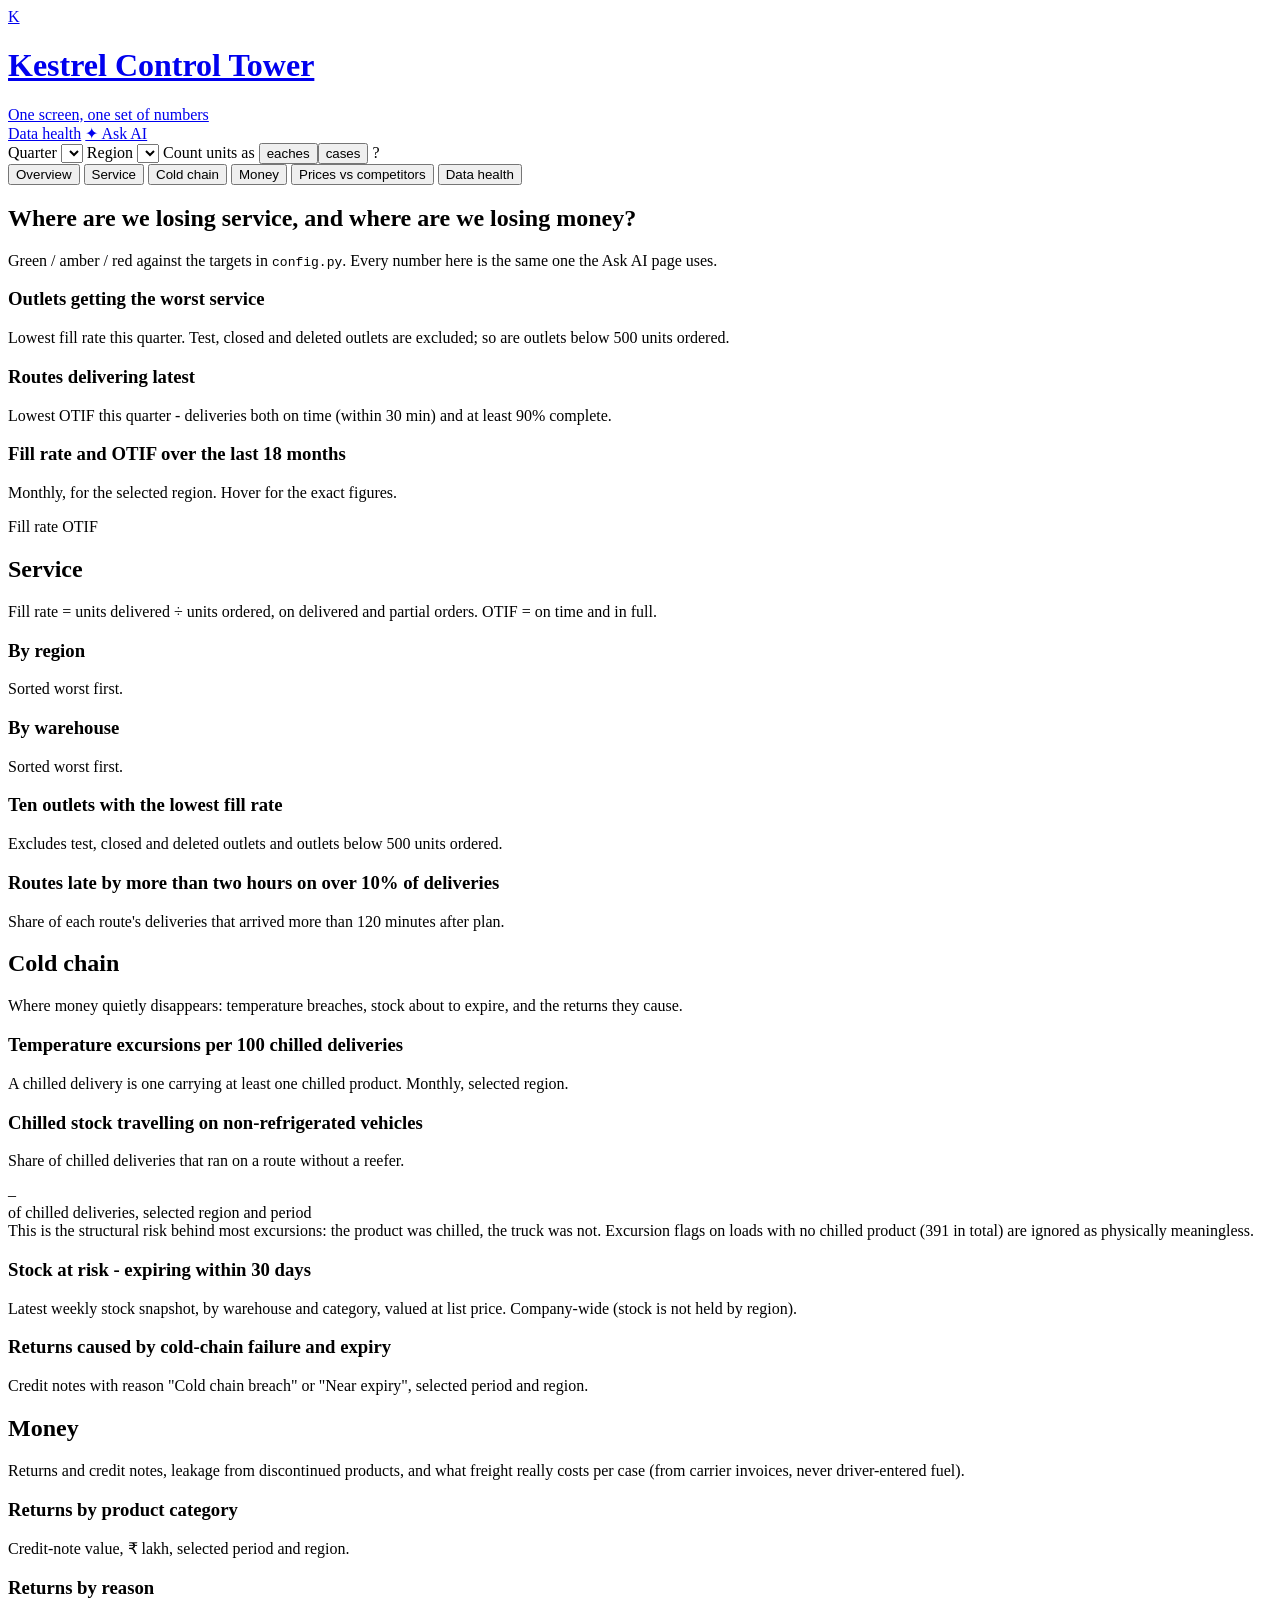
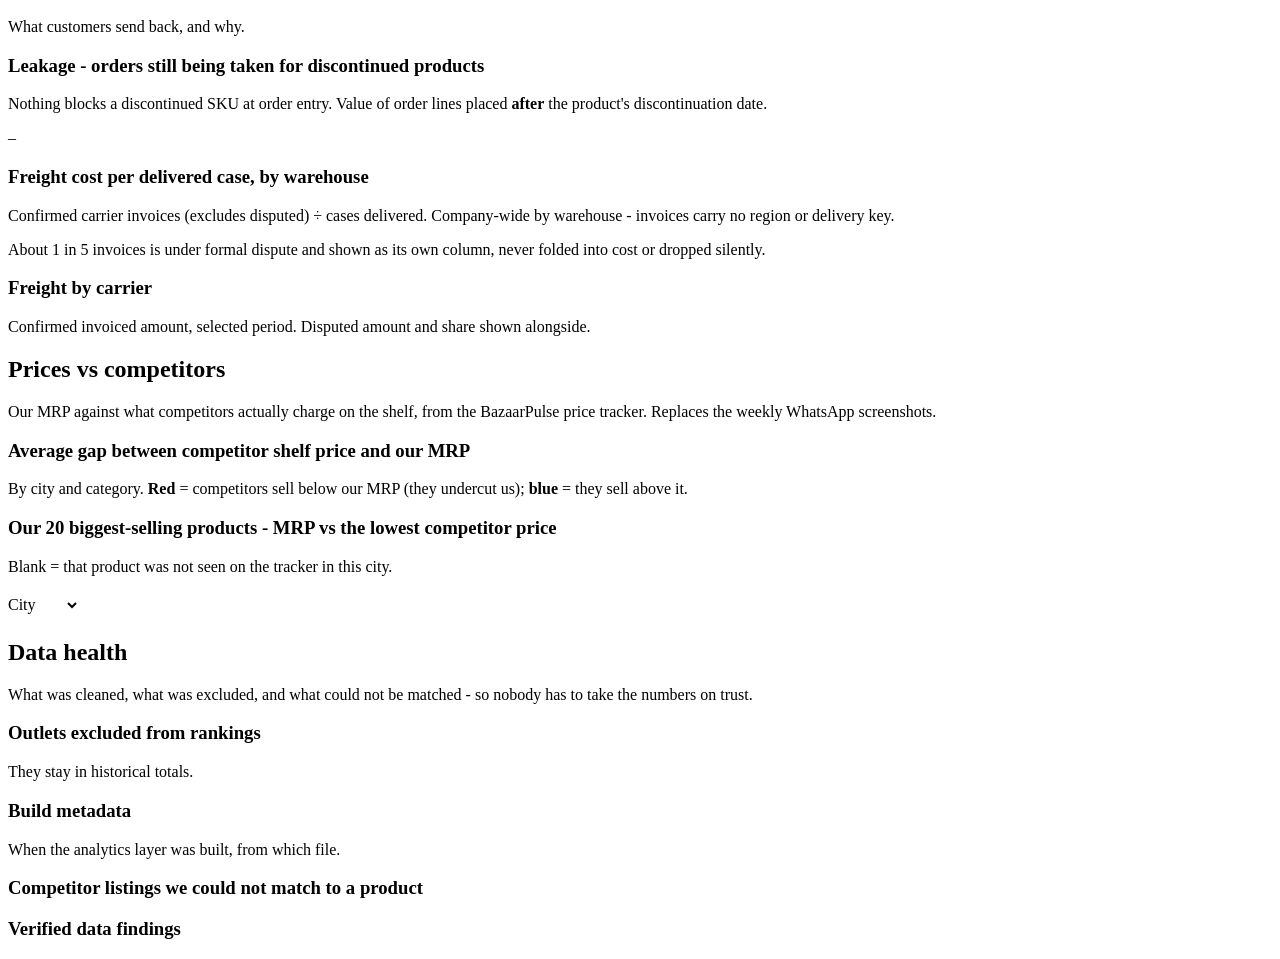
==== commit 0c7e9568: "Fix freight cost: exclude disputed invoices (F18); render chat as Markdown Auditing for the same fai" ====
--- a/web/index.html
+++ b/web/index.html
@@ -113,10 +113,11 @@
       <div class="scroll" style="margin-top:10px" id="t-disc"></div></div>
     <div class="grid2">
       <div class="card"><h3>Freight cost per delivered case, by warehouse</h3>
-        <p class="caption">Carrier invoices ÷ cases delivered. Company-wide by warehouse - invoices carry no region or delivery key.</p>
-        <div class="scroll" id="t-frwh"></div></div>
+        <p class="caption">Confirmed carrier invoices (excludes disputed) ÷ cases delivered. Company-wide by warehouse - invoices carry no region or delivery key.</p>
+        <div class="scroll" id="t-frwh"></div>
+        <div class="note">About 1 in 5 invoices is under formal dispute and shown as its own column, never folded into cost or dropped silently.</div></div>
       <div class="card"><h3>Freight by carrier</h3>
-        <p class="caption">Invoiced amount, selected period.</p>
+        <p class="caption">Confirmed invoiced amount, selected period. Disputed amount and share shown alongside.</p>
         <div class="scroll" id="t-frcar"></div></div>
     </div>
   </section>
@@ -174,9 +175,11 @@
       d: deltaHtml(k.returns_pct_of_dispatch, p.returns_pct_of_dispatch, { unit: " pt", digits: 2, higherIsBetter: false }),
       m: `${money(k.returns_value_inr)} credited back, as a share of ${money(k.dispatch_value_inr)} dispatched.` },
     { key: "freight", l: "Freight per delivered case",
-      v: k.freight_per_delivered_case_inr ? "₹" + fmt(k.freight_per_delivered_case_inr, 0) : (k.freight_inr ? "n/a by region" : "–"),
+      v: k.freight_per_delivered_case_inr ? "₹" + fmt(k.freight_per_delivered_case_inr, 0) : (k.freight_billed_inr ? "n/a by region" : "–"),
       d: k.freight_per_delivered_case_inr ? deltaHtml(k.freight_per_delivered_case_inr, p.freight_per_delivered_case_inr, { unit: "", digits: 0, higherIsBetter: false }) : "",
-      m: k.freight_inr ? `${money(k.freight_inr)} billed by carriers this period. Company-wide only - invoices carry no region.` : "Run etl/fetch_freight.py to load carrier invoices." },
+      m: k.freight_billed_inr
+          ? `${money(k.freight_confirmed_inr)} confirmed this period. Excludes ${money(k.freight_disputed_inr)} under dispute (${fmt(k.freight_disputed_pct, 0)}% of invoices billed) - a contested charge, not a confirmed cost. Company-wide only - invoices carry no region.`
+          : "Run etl/fetch_freight.py to load carrier invoices." },
     { key: "open", l: "Open orders", v: fmt(k.open_orders, 0),
       d: deltaHtml(k.open_orders, p.open_orders, { digits: 0, higherIsBetter: false }),
       m: `${money(k.open_orders_value_inr)} booked but not yet delivered. Not counted in service figures.` },
@@ -260,11 +263,7 @@
   }
   table("t-unmatched", d.unmatched_listings, { empty: "Every competitor listing was matched to a product." });
   const md = await (await fetch("/api/findings")).text();
-  $("t-findings").innerHTML = "<h3>Verified data findings (FINDINGS.md)</h3>" + esc(md)
-    .replace(/^## (.*)$/gm, "<h2>$1</h2>").replace(/^# (.*)$/gm, "<h2>$1</h2>")
-    .replace(/^&gt; (.*)$/gm, "<blockquote>$1</blockquote>")
-    .replace(/\*\*(.+?)\*\*/g, "<b>$1</b>").replace(/`([^`]+)`/g, "<code>$1</code>")
-    .replace(/\n\n/g, "<br><br>");
+  $("t-findings").innerHTML = "<h3>Verified data findings (FINDINGS.md)</h3>" + mdToHtml(md);
 }
 
 /* ---------- boot ---------- */
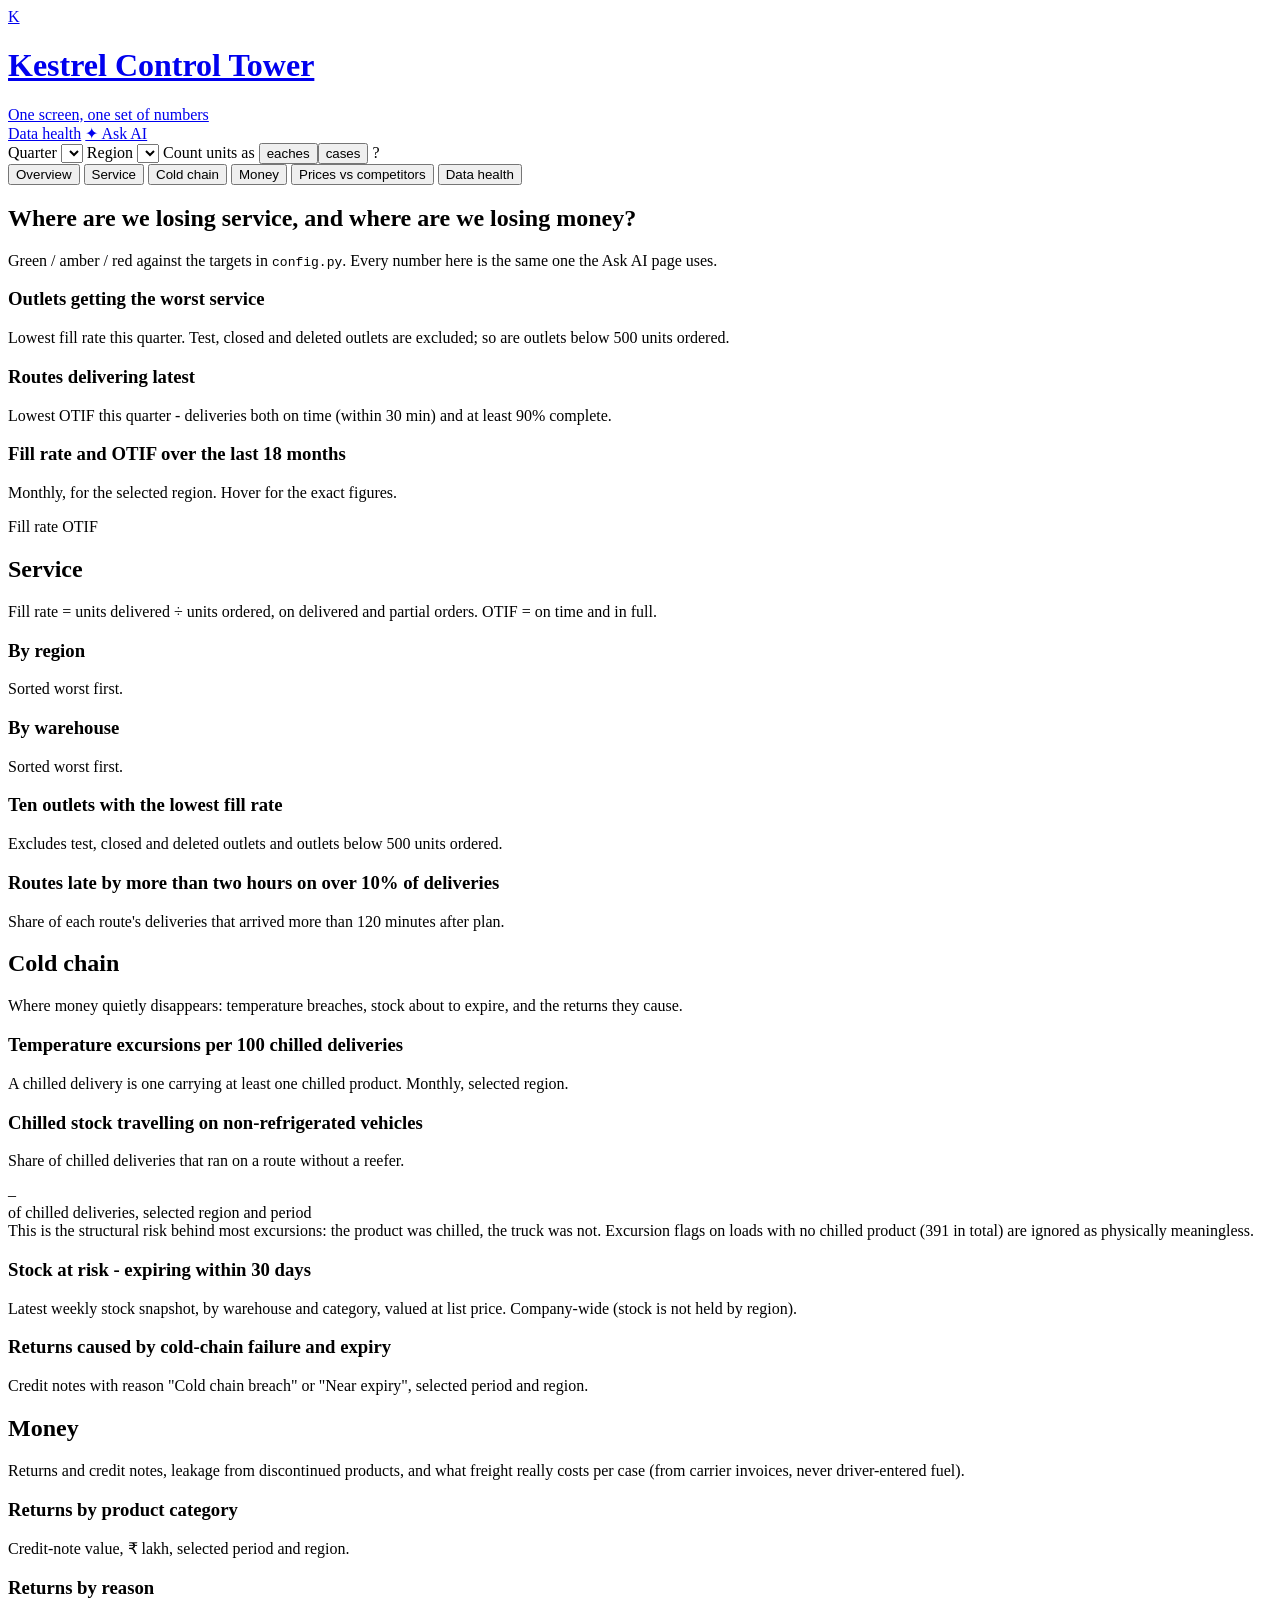
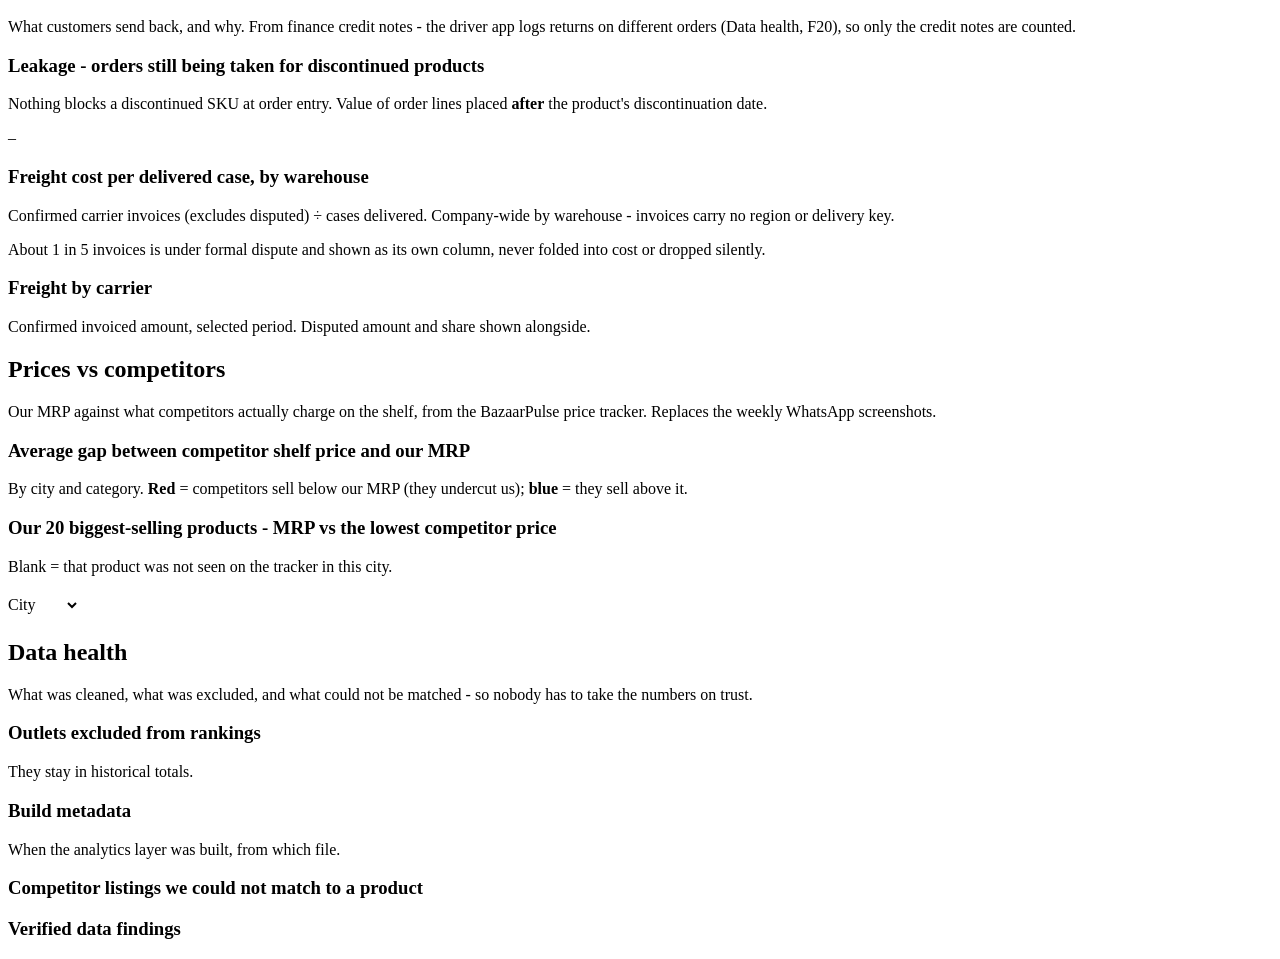
==== commit 2f304819: "Notice three more data problems: returns feeds disagree, order entry validates nothing, promo codes " ====
--- a/web/index.html
+++ b/web/index.html
@@ -103,7 +103,7 @@
         <p class="caption">Credit-note value, ₹ lakh, selected period and region.</p>
         <div id="c-retcat"></div></div>
       <div class="card"><h3>Returns by reason</h3>
-        <p class="caption">What customers send back, and why.</p>
+        <p class="caption">What customers send back, and why. From finance credit notes - the driver app logs returns on different orders (Data health, F20), so only the credit notes are counted.</p>
         <div class="scroll" id="t-retreason"></div></div>
     </div>
     <div class="card"><h3>Leakage - orders still being taken for discontinued products</h3>
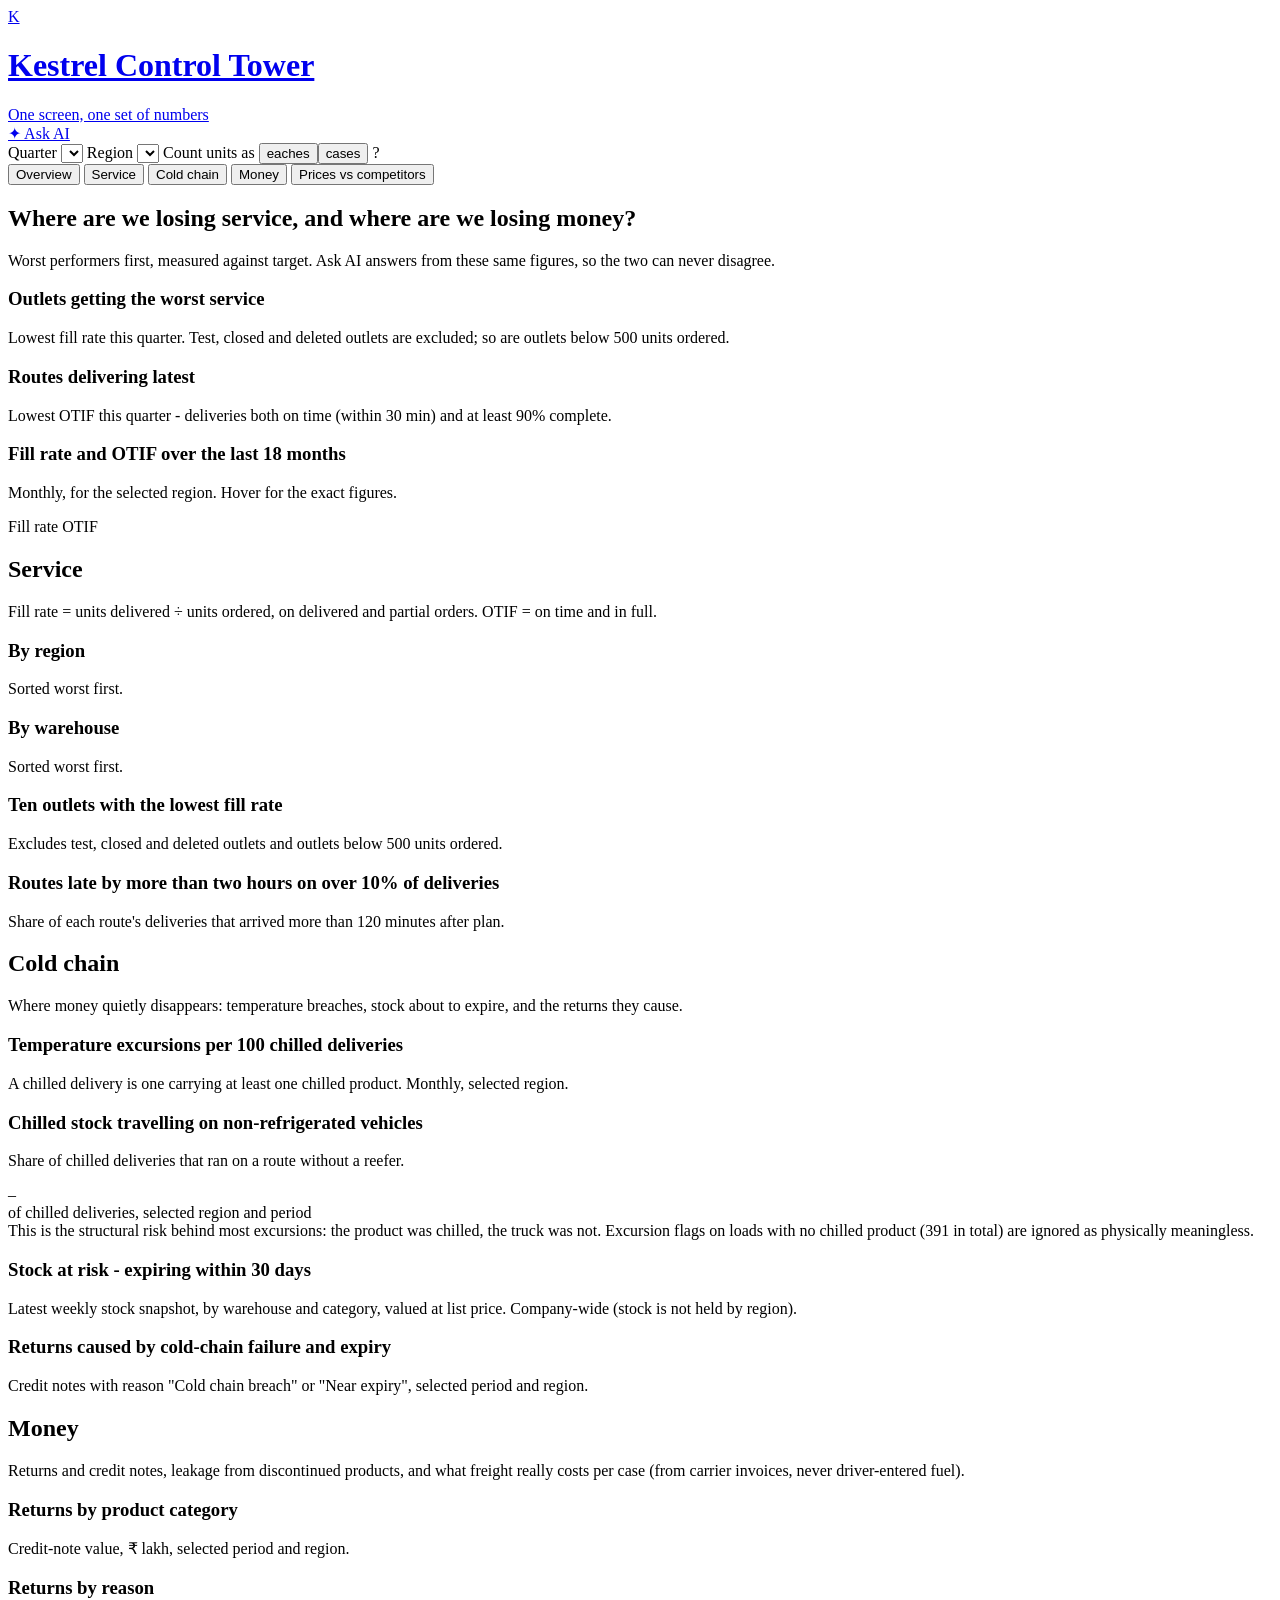
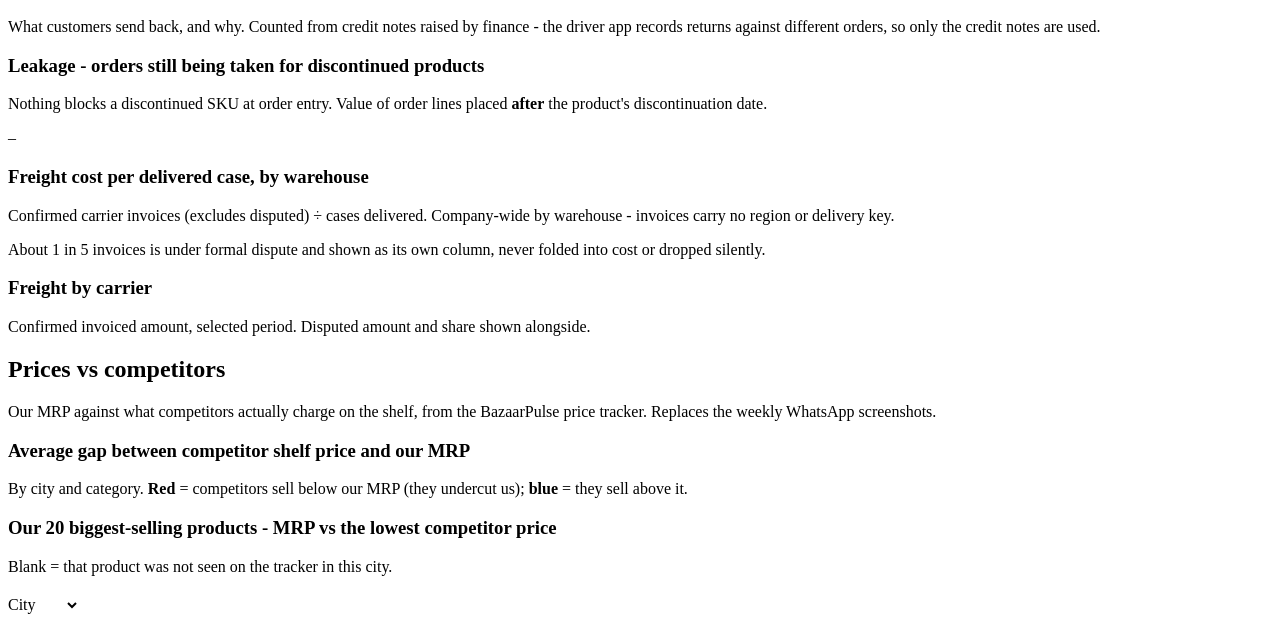
==== commit 162c45de: "Make it a product, not a console: drop the SQL, the engineering tab and the jargon Divya is a Head o" ====
--- a/web/index.html
+++ b/web/index.html
@@ -11,7 +11,6 @@
   <a class="brand" href="/"><span class="logo">K</span>
     <div><h1>Kestrel Control Tower</h1><div class="sub">One screen, one set of numbers</div></div></a>
   <div class="spacer"></div>
-  <a class="link" href="#" data-goto="health">Data health</a>
   <a class="btn" href="/ask">✦ Ask AI</a>
 </header>
 
@@ -31,14 +30,13 @@
   <button data-p="cold">Cold chain</button>
   <button data-p="money">Money</button>
   <button data-p="price">Prices vs competitors</button>
-  <button data-p="health">Data health</button>
 </nav>
 
 <main>
   <!-- ================= OVERVIEW ================= -->
   <section class="panel on" id="p-overview">
     <div class="intro"><h2>Where are we losing service, and where are we losing money?</h2>
-      <p>Green / amber / red against the targets in <code>config.py</code>. Every number here is the same one the Ask AI page uses.</p></div>
+      <p>Worst performers first, measured against target. Ask AI answers from these same figures, so the two can never disagree.</p></div>
     <div class="tiles" id="tiles"></div>
     <div class="grid2">
       <div class="card"><h3>Outlets getting the worst service</h3>
@@ -103,7 +101,7 @@
         <p class="caption">Credit-note value, ₹ lakh, selected period and region.</p>
         <div id="c-retcat"></div></div>
       <div class="card"><h3>Returns by reason</h3>
-        <p class="caption">What customers send back, and why. From finance credit notes - the driver app logs returns on different orders (Data health, F20), so only the credit notes are counted.</p>
+        <p class="caption">What customers send back, and why. Counted from credit notes raised by finance - the driver app records returns against different orders, so only the credit notes are used.</p>
         <div class="scroll" id="t-retreason"></div></div>
     </div>
     <div class="card"><h3>Leakage - orders still being taken for discontinued products</h3>
@@ -134,17 +132,8 @@
       <div class="scroll" id="t-sku"></div></div>
   </section>
 
-  <!-- ================= DATA HEALTH ================= -->
-  <section class="panel" id="p-health">
-    <div class="intro"><h2>Data health</h2><p>What was cleaned, what was excluded, and what could not be matched - so nobody has to take the numbers on trust.</p></div>
-    <div class="grid2">
-      <div class="card"><h3>Outlets excluded from rankings</h3><p class="caption">They stay in historical totals.</p><div class="scroll" id="t-excl"></div></div>
-      <div class="card"><h3>Build metadata</h3><p class="caption">When the analytics layer was built, from which file.</p><div class="scroll" id="t-build"></div></div>
-    </div>
-    <div class="card"><h3>Competitor listings we could not match to a product</h3><div class="scroll" id="t-unmatched"></div></div>
-    <div class="card md" id="t-findings"><h3>Verified data findings</h3><span class="spin"></span></div>
-  </section>
 </main>
+<footer id="foot"></footer>
 <div class="tip" id="tip"></div>
 
 <script src="/common.js"></script>
@@ -179,7 +168,7 @@
       d: k.freight_per_delivered_case_inr ? deltaHtml(k.freight_per_delivered_case_inr, p.freight_per_delivered_case_inr, { unit: "", digits: 0, higherIsBetter: false }) : "",
       m: k.freight_billed_inr
           ? `${money(k.freight_confirmed_inr)} confirmed this period. Excludes ${money(k.freight_disputed_inr)} under dispute (${fmt(k.freight_disputed_pct, 0)}% of invoices billed) - a contested charge, not a confirmed cost. Company-wide only - invoices carry no region.`
-          : "Run etl/fetch_freight.py to load carrier invoices." },
+          : "Carrier invoices have not been loaded for this period." },
     { key: "open", l: "Open orders", v: fmt(k.open_orders, 0),
       d: deltaHtml(k.open_orders, p.open_orders, { digits: 0, higherIsBetter: false }),
       m: `${money(k.open_orders_value_inr)} booked but not yet delivered. Not counted in service figures.` },
@@ -225,13 +214,13 @@
     ? `${fmt(d.discontinued_lines, 0)} order lines across ${d.discontinued_skus} discontinued products, ${quarterRange(state.quarter)}. Top ten below.`
     : "No orders on discontinued products in this period.";
   table("t-disc", d.discontinued);
-  table("t-frwh", d.freight_by_warehouse, { bars: { freight_per_case_inr: Math.max(...d.freight_by_warehouse.map(r => r.freight_per_case_inr), 1) }, empty: "Run etl/fetch_freight.py to load carrier invoices." });
-  table("t-frcar", d.freight_by_carrier, { empty: "Run etl/fetch_freight.py to load carrier invoices." });
+  table("t-frwh", d.freight_by_warehouse, { bars: { freight_per_case_inr: Math.max(...d.freight_by_warehouse.map(r => r.freight_per_case_inr), 1) }, empty: "Carrier invoices have not been loaded for this period." });
+  table("t-frcar", d.freight_by_carrier, { empty: "Carrier invoices have not been loaded for this period." });
 }
 
 async function loadPrice(city) {
   const d = await api(`/api/price${city ? `?city=${encodeURIComponent(city)}` : ""}`);
-  if (!d.available) { $("t-gap").innerHTML = '<div class="empty">Run etl/scrape_bazaarpulse.py to load competitor prices.</div>'; return; }
+  if (!d.available) { $("t-gap").innerHTML = '<div class="empty">Competitor prices have not been collected yet.</div>'; return; }
   const cats = [...new Set(d.gap.map(r => r.category))].sort(), cities = d.cities;
   const lut = {}; d.gap.forEach(r => lut[r.category + "|" + r.city] = r.avg_gap_vs_mrp_pct);
   let h = "<table class='heat'><thead><tr><th>Category</th>" + cities.map(c => `<th class="num">${esc(c)}</th>`).join("") + "</tr></thead><tbody>";
@@ -245,7 +234,8 @@
     }).join("") + "</tr>";
   }
   $("t-gap").innerHTML = h + "</tbody></table>";
-  $("n-price").textContent = `${fmt(d.matched, 0)} competitor listings matched to our products (${fmt(d.fuzzy, 0)} by a fuzzy match), ${fmt(d.unmatched, 0)} unmatched - see Data health.`;
+  $("n-price").textContent = `Based on ${fmt(d.matched, 0)} competitor listings matched to our products`
+    + (d.unmatched ? `; ${fmt(d.unmatched, 0)} could not be matched and are left out.` : ".");
   const sel = $("city");
   if (!sel.options.length) cities.forEach(c => sel.add(new Option(c, c)));
   sel.value = d.city;
@@ -253,17 +243,16 @@
   table("t-sku", d.top_skus, { flag: { col: "gap_pct", test: v => v != null && v <= -15, text: "undercut 15%+", level: "critical" } });
 }
 
-async function loadHealth() {
+/* One quiet line of provenance instead of an engineering tab: how current the
+   figures are, and which outlets are held out of the rankings above. */
+async function loadFooter() {
   const d = await api("/api/health-data");
-  table("t-excl", d.exclusions);
-  if (d.build.length) {
-    const b = d.build[0];
-    $("t-build").previousElementSibling.textContent = `Built ${b.built_at} UTC from ${b.source_db}`;
-    table("t-build", d.build.map(({ table_name, rows }) => ({ table_name, rows })));
-  }
-  table("t-unmatched", d.unmatched_listings, { empty: "Every competitor listing was matched to a product." });
-  const md = await (await fetch("/api/findings")).text();
-  $("t-findings").innerHTML = "<h3>Verified data findings (FINDINGS.md)</h3>" + mdToHtml(md);
+  const by = Object.fromEntries(d.exclusions.map(r => [r.exclude_reason, r.outlets]));
+  const held = ["CLOSED", "DELETED", "TEST"].filter(k => by[k])
+    .map(k => `${by[k]} ${k.toLowerCase()}`).join(", ");
+  $("foot").innerHTML =
+    `Figures cover Jan 2025 – Jun 2026, from Kestrel's order, delivery, stock and carrier records.` +
+    (held ? ` Rankings leave out ${held} outlets; company totals still include them.` : "");
 }
 
 /* ---------- boot ---------- */
@@ -282,7 +271,6 @@
   document.querySelectorAll("nav.tabs button").forEach(x => x.classList.toggle("on", x.dataset.p === name));
   document.querySelectorAll(".panel").forEach(p => p.classList.remove("on"));
   $("p-" + name).classList.add("on");
-  if (name === "health" && !$("t-excl").innerHTML) loadHealth();
   history.replaceState(null, "", "#" + name);            /* deep-linkable: /#money */
   window.scrollTo({ top: 0 });
 }
@@ -300,10 +288,9 @@
     loadKpis(); loadService(); };
   $("uom-each").onclick = () => setUom("each"); $("uom-case").onclick = () => setUom("case");
   $("tabs").addEventListener("click", ev => { const b = ev.target.closest("button"); if (b) showTab(b.dataset.p); });
-  document.querySelectorAll("[data-goto]").forEach(a => a.onclick = ev => { ev.preventDefault(); showTab(a.dataset.goto); });
   $("city").onchange = e => loadPrice(e.target.value);
   if (location.hash.length > 1) showTab(location.hash.slice(1));
-  refresh();
+  refresh(); loadFooter();
 })();
 </script>
 </body>
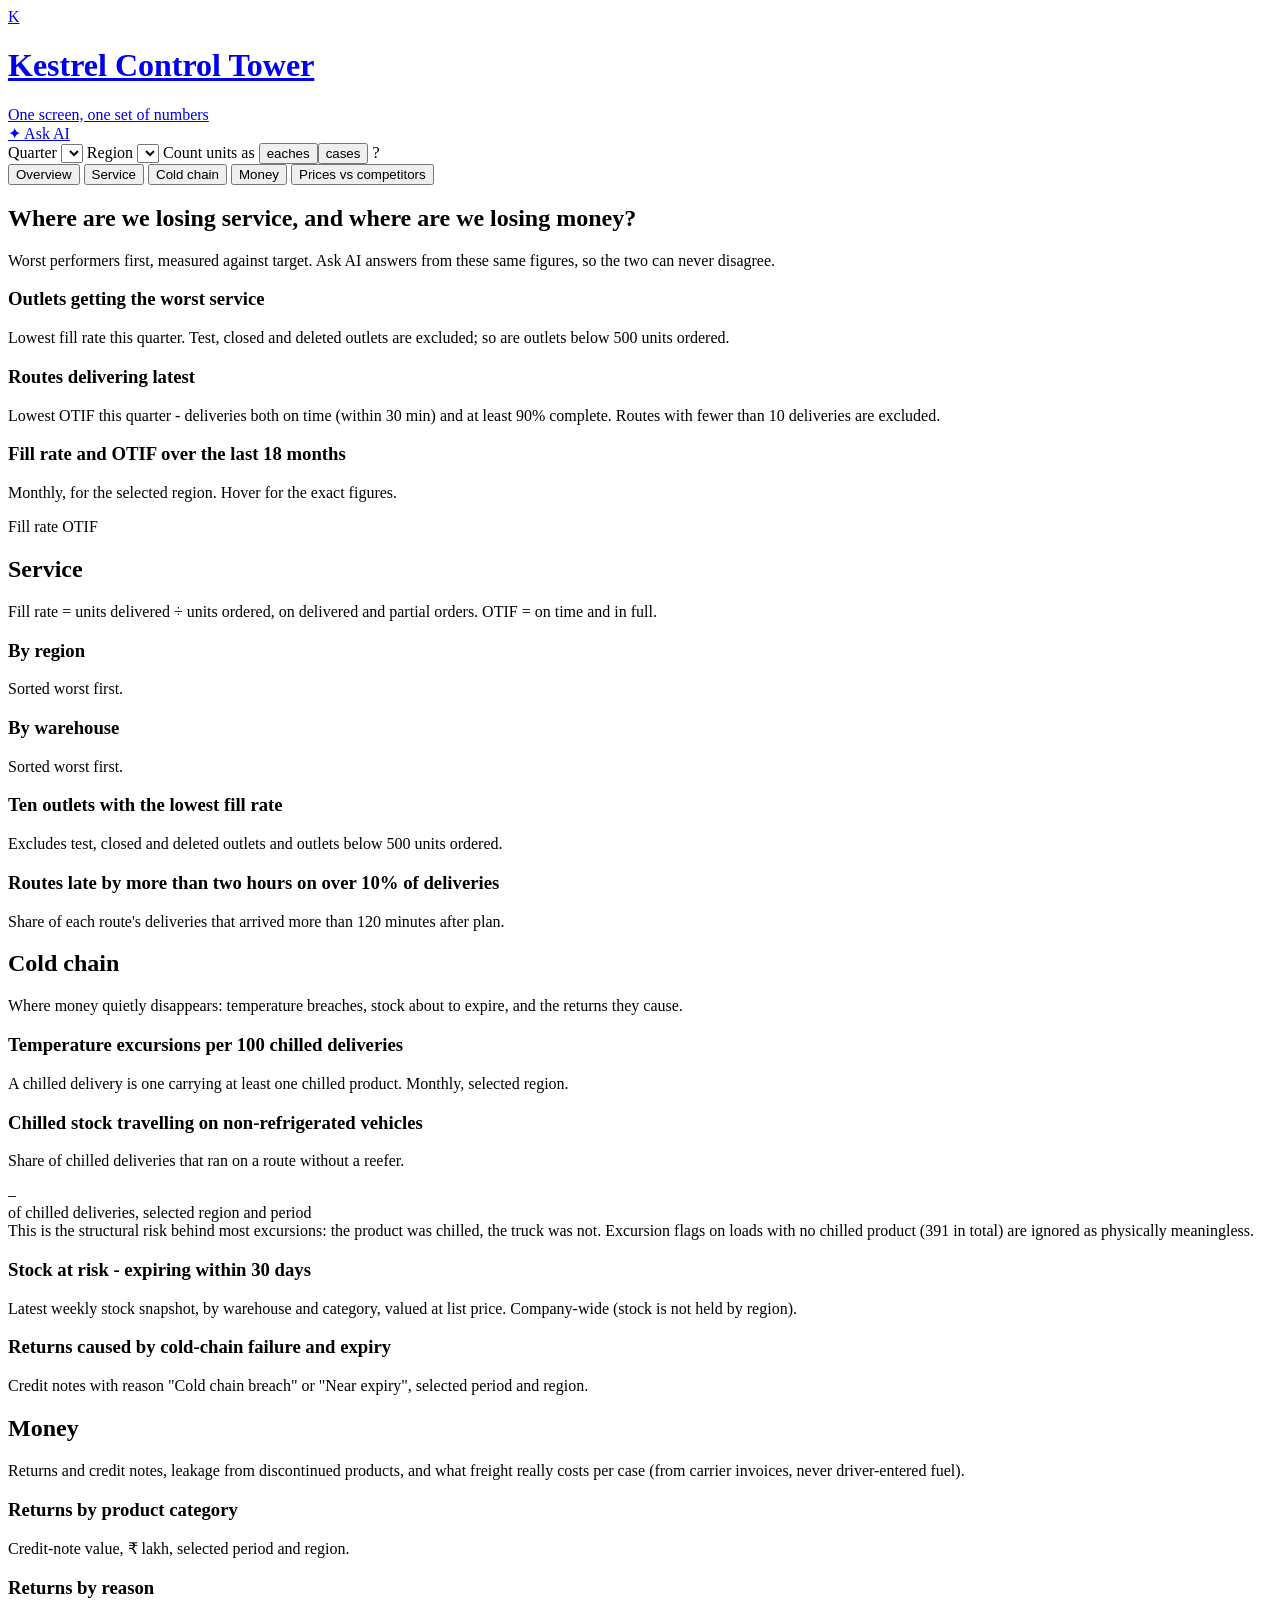
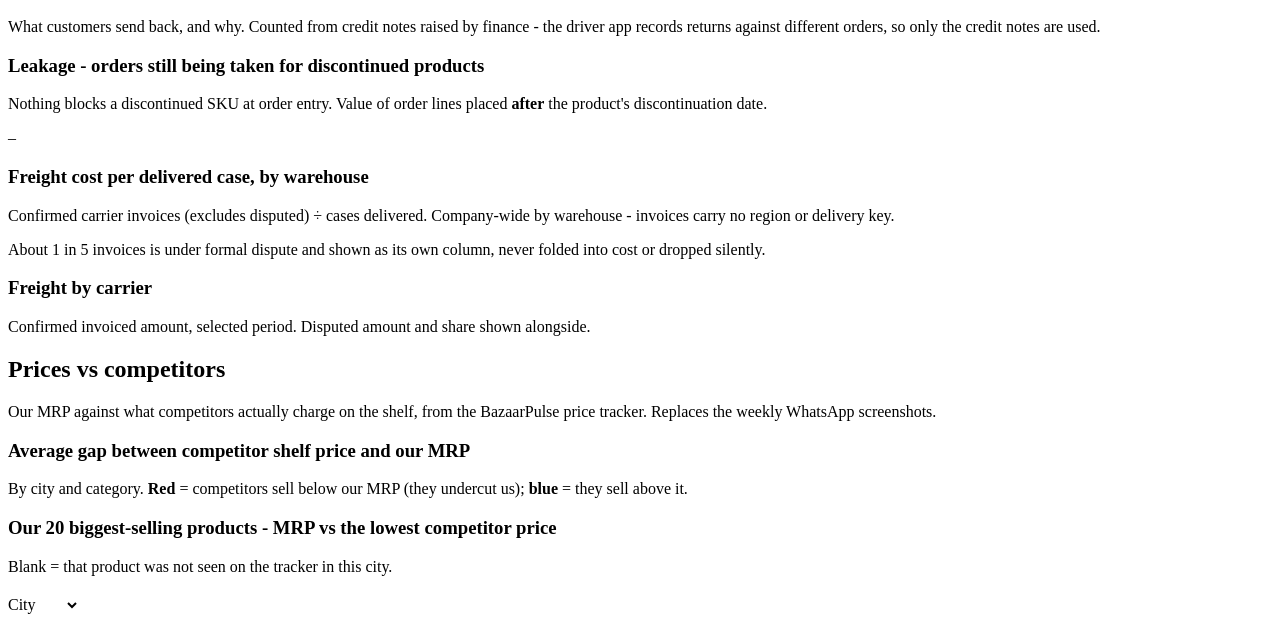
==== commit 1bdc23b9: "Show the excursion rate as a rate, and drop a stray scrollbar Reviewing the live dashboard turned up" ====
--- a/web/index.html
+++ b/web/index.html
@@ -43,7 +43,7 @@
         <p class="caption">Lowest fill rate this quarter. Test, closed and deleted outlets are excluded; so are outlets below 500 units ordered.</p>
         <div class="scroll" id="t-outlets"></div></div>
       <div class="card"><h3>Routes delivering latest</h3>
-        <p class="caption">Lowest OTIF this quarter - deliveries both on time (within 30 min) and at least 90% complete.</p>
+        <p class="caption">Lowest OTIF this quarter - deliveries both on time (within 30 min) and at least 90% complete. Routes with fewer than 10 deliveries are excluded.</p>
         <div class="scroll" id="t-routes"></div></div>
     </div>
     <div class="card"><h3>Fill rate and OTIF over the last 18 months</h3>
@@ -157,8 +157,10 @@
     { key: "otif_pct", l: "On time, in full (OTIF)", v: pct(k.otif_pct),
       d: deltaHtml(k.otif_pct, p.otif_pct, { unit: " pt" }),
       m: `Deliveries within ${state.meta.on_time_grace_min} min of plan AND at least ${Math.round(state.meta.in_full_threshold * 100)}% complete. On time alone: ${pct(k.on_time_pct, 0)}; in full alone: ${pct(k.in_full_pct, 0)}.` },
-    { key: "excursions_per_100_chilled", l: "Temperature breaches", v: fmt(k.excursions_per_100_chilled, 1),
-      d: deltaHtml(k.excursions_per_100_chilled, p.excursions_per_100_chilled, { higherIsBetter: false }),
+    // a rate, not a count - 2 decimals so "2.96 per 100" cannot be misread as
+    // "3 breaches", and so the delta reconciles with the value
+    { key: "excursions_per_100_chilled", l: "Temperature breaches", v: fmt(k.excursions_per_100_chilled, 2),
+      d: deltaHtml(k.excursions_per_100_chilled, p.excursions_per_100_chilled, { digits: 2, higherIsBetter: false }),
       m: "Per 100 deliveries carrying chilled product." },
     { key: "returns_pct_of_dispatch", l: "Returns and credit notes", v: pct(k.returns_pct_of_dispatch, 2),
       d: deltaHtml(k.returns_pct_of_dispatch, p.returns_pct_of_dispatch, { unit: " pt", digits: 2, higherIsBetter: false }),
@@ -167,7 +169,7 @@
       v: k.freight_per_delivered_case_inr ? "₹" + fmt(k.freight_per_delivered_case_inr, 0) : (k.freight_billed_inr ? "n/a by region" : "–"),
       d: k.freight_per_delivered_case_inr ? deltaHtml(k.freight_per_delivered_case_inr, p.freight_per_delivered_case_inr, { unit: "", digits: 0, higherIsBetter: false }) : "",
       m: k.freight_billed_inr
-          ? `${money(k.freight_confirmed_inr)} confirmed this period. Excludes ${money(k.freight_disputed_inr)} under dispute (${fmt(k.freight_disputed_pct, 0)}% of invoices billed) - a contested charge, not a confirmed cost. Company-wide only - invoices carry no region.`
+          ? `${money(k.freight_confirmed_inr)} confirmed. Excludes ${money(k.freight_disputed_inr)} still disputed (${fmt(k.freight_disputed_pct, 0)}% of invoices). Company-wide only.`
           : "Carrier invoices have not been loaded for this period." },
     { key: "open", l: "Open orders", v: fmt(k.open_orders, 0),
       d: deltaHtml(k.open_orders, p.open_orders, { digits: 0, higherIsBetter: false }),
